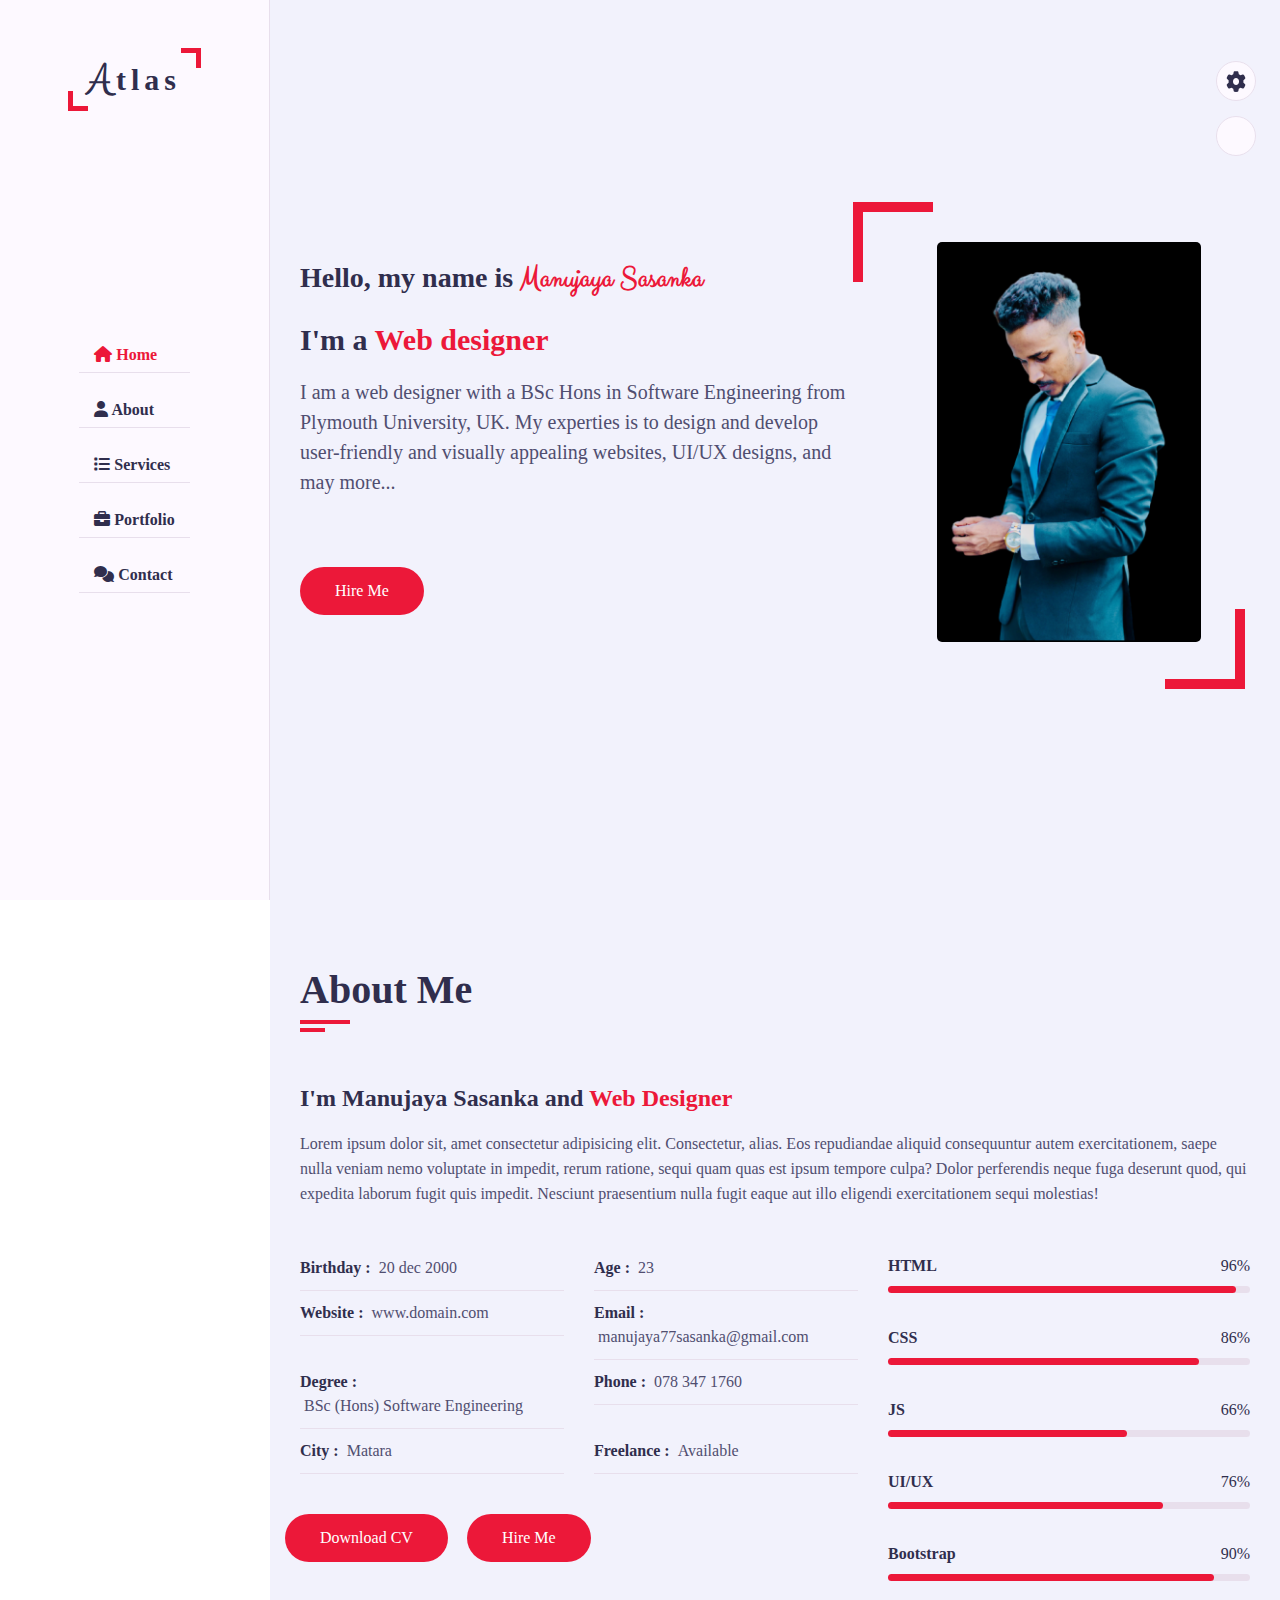
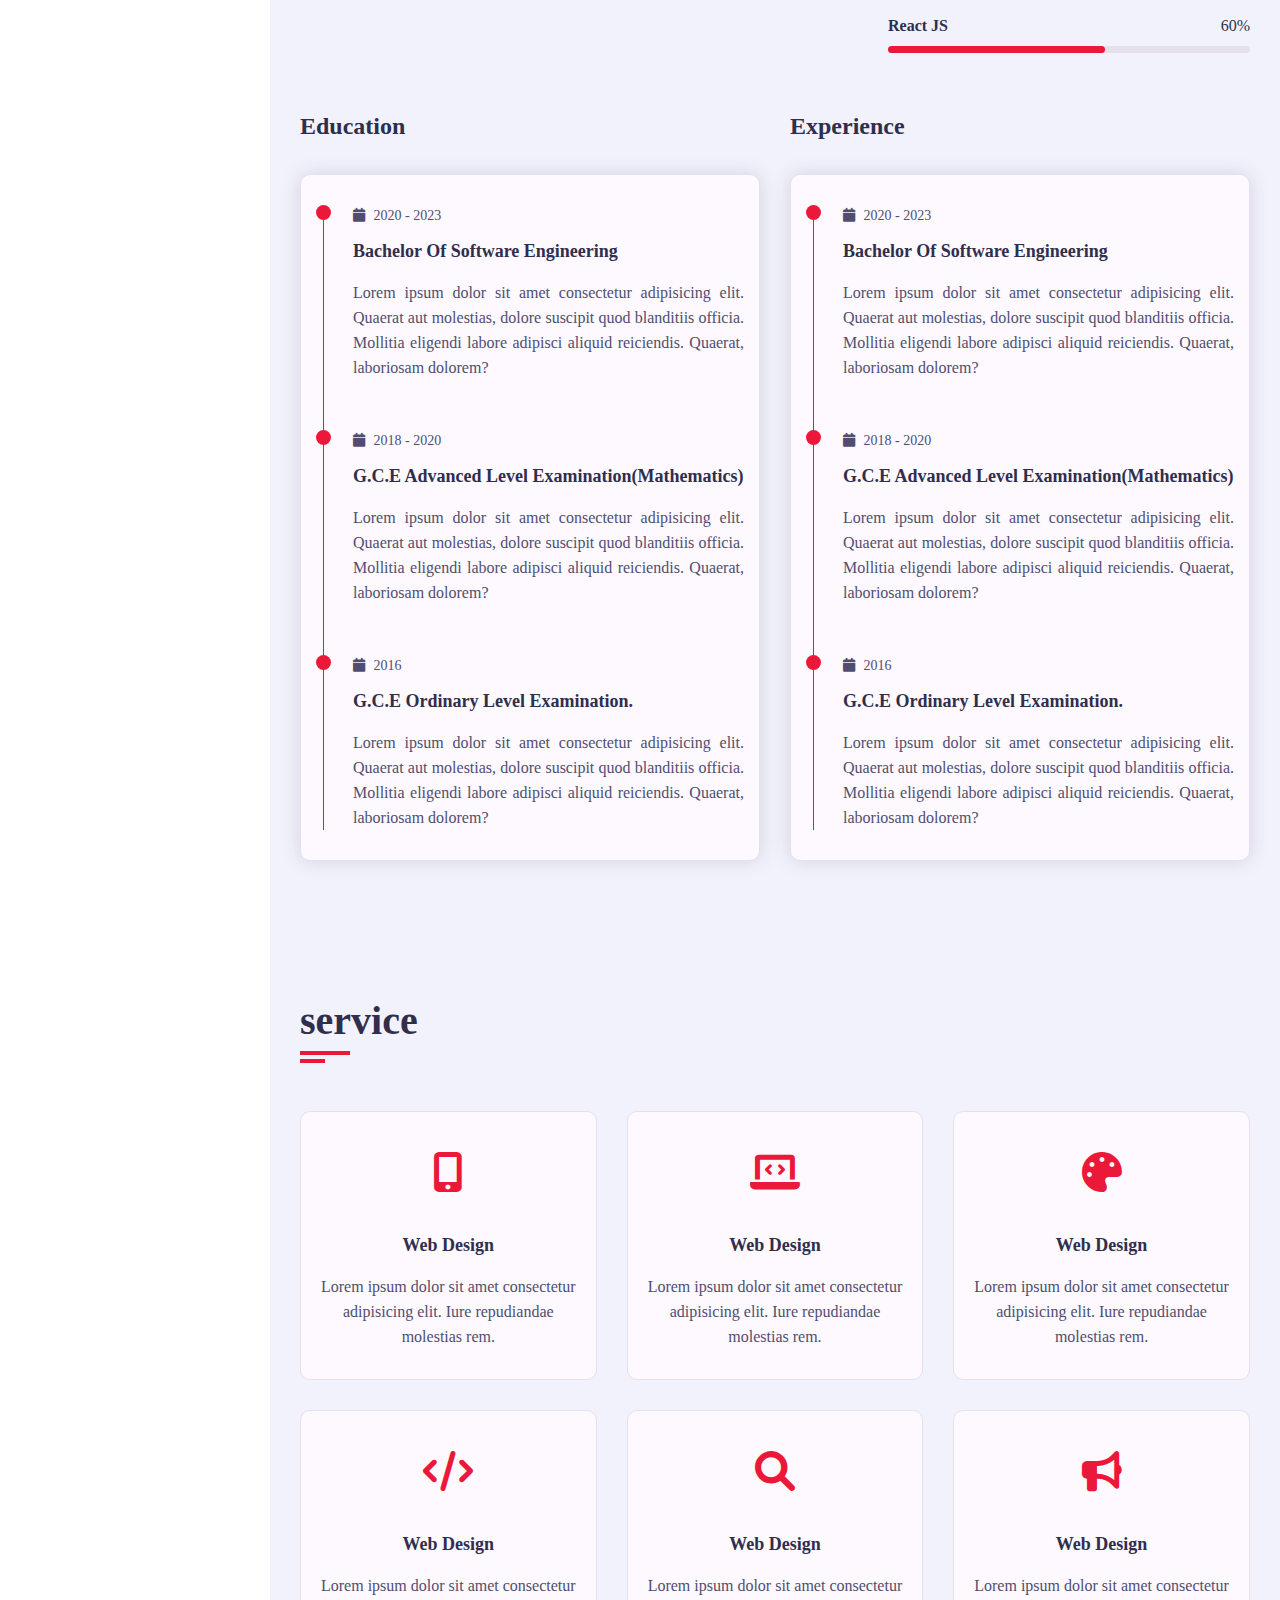
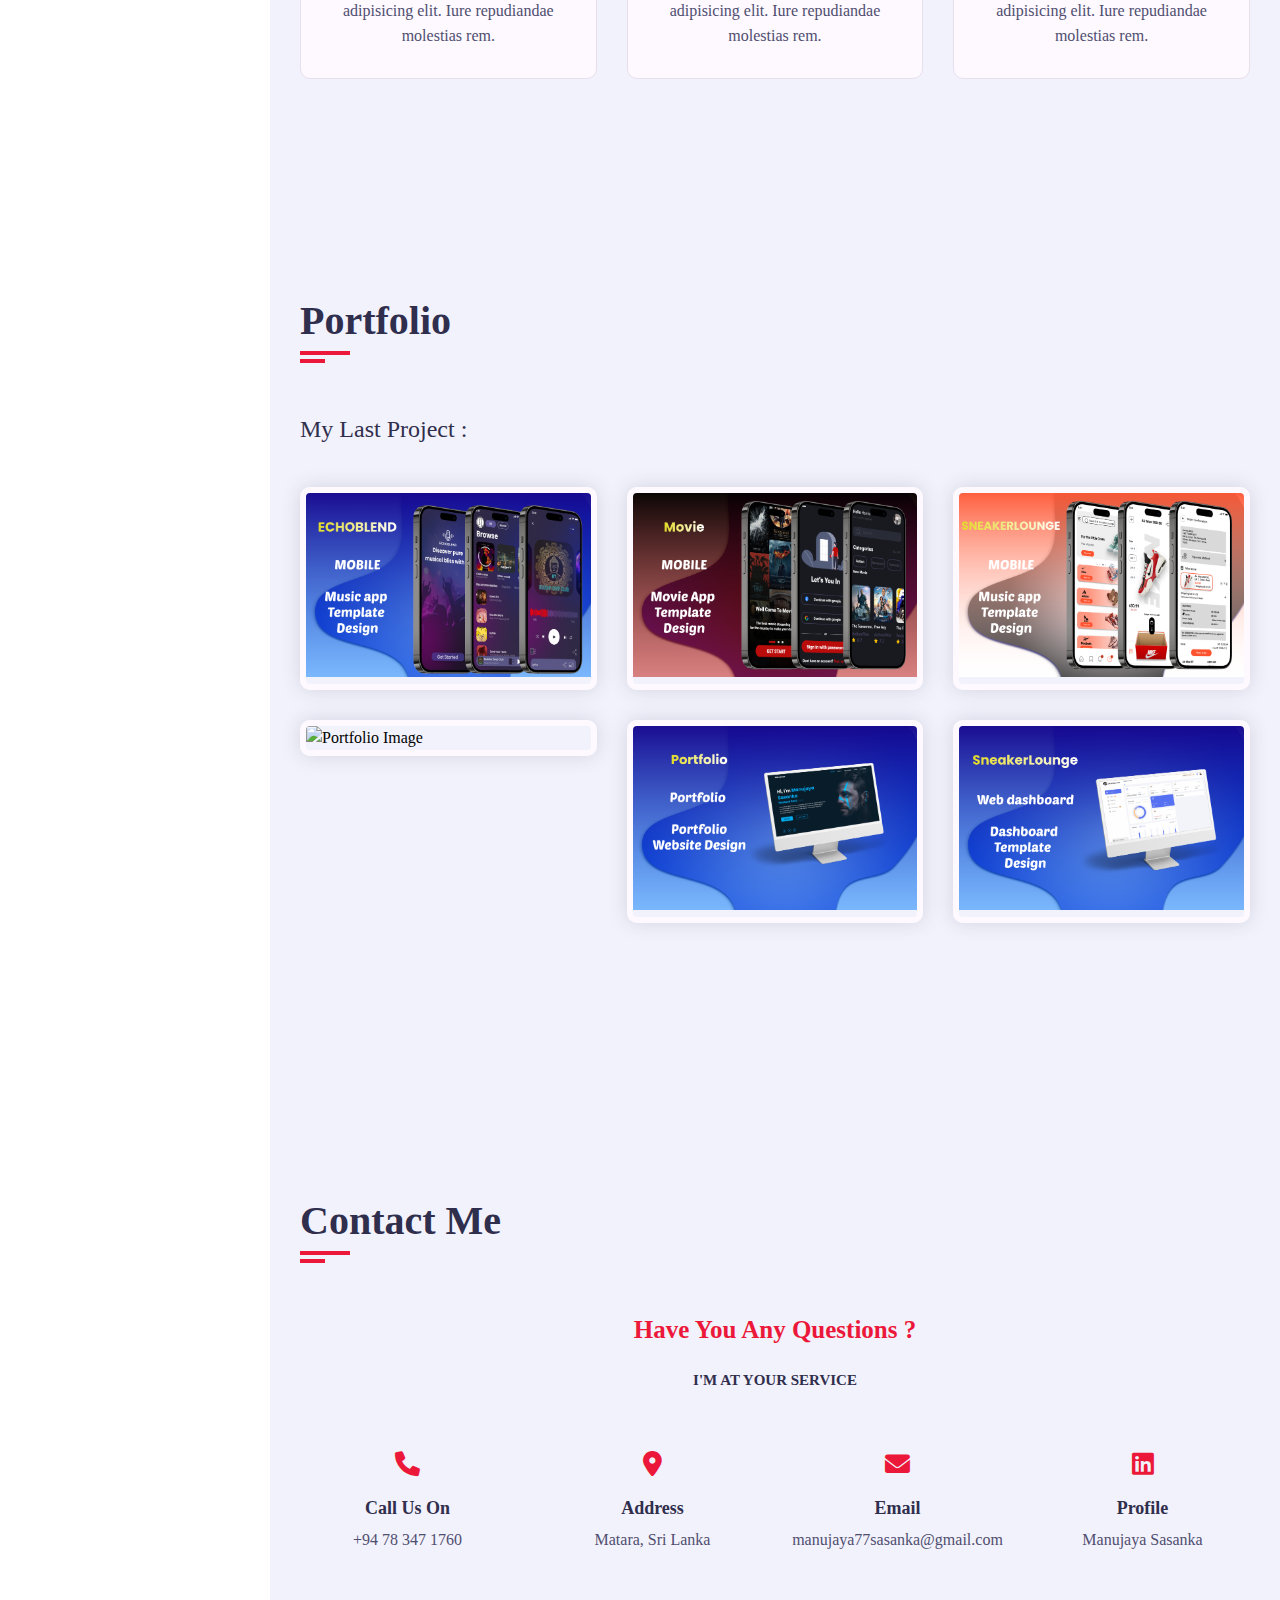
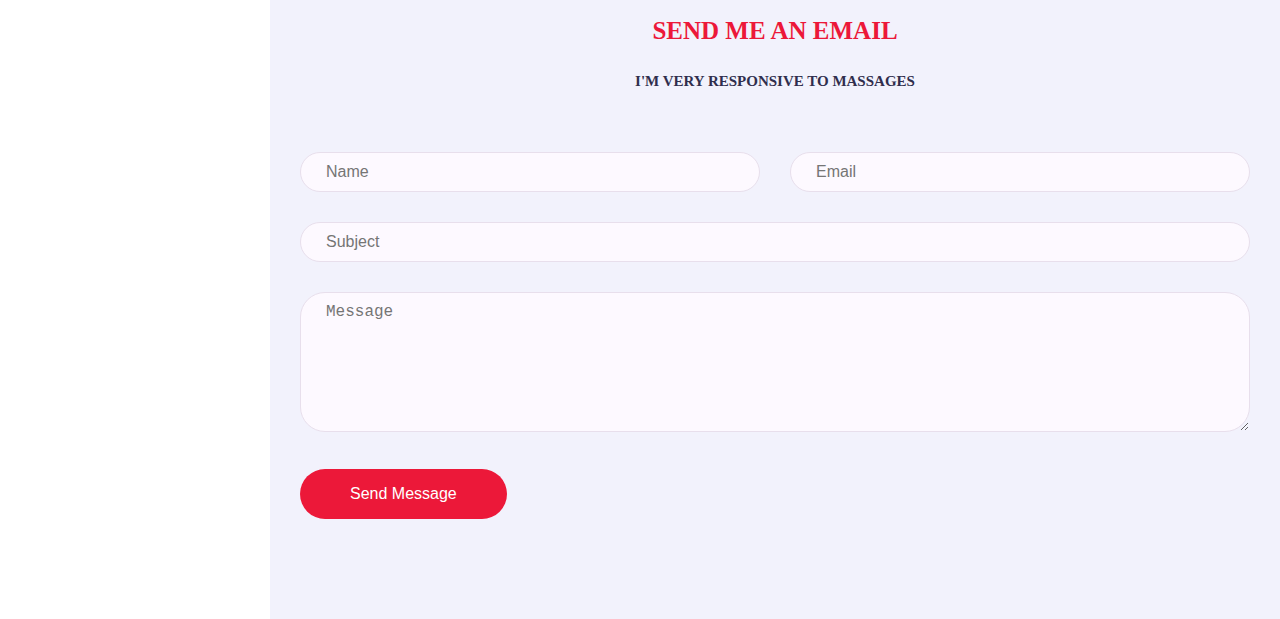
==== index.html @ a646d7a7 "Added style-switcher CSS files and Added js files for typing animation and style-switcher" ====
<!DOCTYPE html>
<html lang="en">
<head>
    <meta charset="UTF-8">
    <meta http-equiv="X-UA-Compatible" content="IE=edge">
    <meta name="viewport" content="width=device-width, initial-scale=1.0">
    <title>Document</title>
    <!-- ==== CSS Files ==== -->
     <link rel="stylesheet" href="css/style.css">
     <link rel="stylesheet" href="css/skins/color-1.css">
     <link rel="stylesheet" href="https://cdnjs.cloudflare.com/ajax/libs/font-awesome/6.6.0/css/all.min.css">
     <link rel="stylesheet" href="https://cdnjs.cloudflare.com/ajax/libs/font-awesome/6.0.0-beta3/css/all.min.css">
     <!-- ==== Style Switcher ==== -->
     <link rel="stylesheet" href="css/skins/color-1.css" class= "alternate-style" title="color-1" disabled>
     <link rel="stylesheet" href="css/skins/color-2.css" class= "alternate-style" title="color-2" disabled>
     <link rel="stylesheet" href="css/skins/color-3.css" class= "alternate-style" title="color-3" disabled>
     <link rel="stylesheet" href="css/skins/color-4.css" class= "alternate-style" title="color-4" disabled>
     <link rel="stylesheet" href="css/skins/color-5.css" class= "alternate-style" title="color-5" disabled>
     <link rel="stylesheet" href="css/style-switcher.css">

</head>
<body>
    <!-- ==== Main container start -->
    <div class="main-container">
        <!-- ==== Aside Start -->
        <div class="aside">
            <div class="logo">
                <a href="#"><span>A</span>tlas</a>
            </div>
            <div class="nav-toggler">
                <span></span>
            </div>
            <ul class="nav">
                <li><a href="#home" class="active"><i class="fa fa-home"></i> Home</a></li>
                <li><a href="#about"><i class="fa fa-user"></i> About</a></li>
                <li><a href="#service"><i class="fa fa-list"></i> Services</a></li>
                <li><a href="#portfolio"><i class="fa fa-briefcase"></i> Portfolio</a></li>
                <li><a href="#contact"><i class="fa fa-comments"></i> Contact</a></li>
            </ul>
        </div>
        <!-- ==== Aside End -->

        <!-- ==== Main content start -->
        <div class="main-content">
            <!-- ==== Home section Start -->
            <section class="home section" id="home">
                <div class="container">
                    <div class="row">
                        <div class="home-info padd-15">
                            <h3 class="hello">Hello, my name is <span class="name">Manujaya Sasanka</span></h3>
                            <h3 class="my-profession">I'm a <span class="typing">Web designer</span></h3>
                            <p>I am a web designer with a BSc Hons in Software Engineering from Plymouth University, UK. My experties is to
                                design and develop user-friendly and visually appealing websites, UI/UX designs, and may more...</p>
                            <a href="#contact" class="btn hire-me">Hire Me</a>
                        </div>
                        <div class="home-img padd-15">
                            <img src="images/hero.png" alt="hero">
                        </div>
                    </div>
                </div>
            </section>
            <!-- ==== Home section End -->

            <!-- ==== About section Start -->
            <section class="about section" id="about">
                <div class="container">
                    <div class="row">
                        <div class="section-title padd-15">
                            <h2>About Me</h2>
                        </div>
                    </div>

                    <div class="row">
                        <div class="about-content padd-15">
                            <div class="row">
                                <div class="about-text padd-15">
                                    <h3>I'm Manujaya Sasanka and <span>Web Designer</span></h3>
                                    <p>Lorem ipsum dolor sit, amet consectetur adipisicing elit. Consectetur, alias. Eos repudiandae aliquid consequuntur autem exercitationem, saepe nulla veniam nemo voluptate in impedit, rerum ratione, sequi quam quas est ipsum tempore culpa? Dolor perferendis neque fuga deserunt quod, qui expedita laborum fugit quis impedit. Nesciunt praesentium nulla fugit eaque aut illo eligendi exercitationem sequi molestias!</p>
                                </div>
                            </div>

                            <div class="row">
                                <div class="personal-info padd-15">
                                    <div class="row">
                                        <div class="info-item padd-15">
                                            <p>Birthday : <span>20 dec 2000</span></p>
                                        </div>
                                        <div class="info-item padd-15">
                                            <p>Age : <span>23</span></p>
                                        </div>
                                        <div class="info-item padd-15">
                                            <p>Website : <span>www.domain.com</span></p>
                                        </div>
                                        <div class="info-item padd-15">
                                            <p>Email : <span>manujaya77sasanka@gmail.com</span></p>
                                        </div>
                                        <div class="info-item padd-15">
                                            <p>Degree : <span>BSc (Hons) Software Engineering</span></p>
                                        </div>
                                        <div class="info-item padd-15">
                                            <p>Phone : <span>078 347 1760</span></p>
                                        </div>
                                        <div class="info-item padd-15">
                                            <p>City : <span>Matara</span></p>
                                        </div>
                                        <div class="info-item padd-15">
                                            <p>Freelance : <span>Available</span></p>
                                        </div>

                                        <div class="row">
                                            <div class="buttons padd-15">
                                                <a href="#" class="btn">Download CV</a>
                                                <a href="#contact" class="btn hire-me">Hire Me</a>
                                            </div>
                                        </div>
                                    </div>
                                </div>

                                <div class="skills padd-15">
                                    <div class="row">
                                        <div class="skill-item padd-15">
                                            <h5>HTML</h5>
                                            <div class="progress">
                                                <div class="progress-in" style="width: 96%;"></div>
                                                <div class="skill-percent">96%</div>
                                            </div>
                                        </div>
                                        <div class="skill-item padd-15">
                                            <h5>CSS</h5>
                                            <div class="progress">
                                                <div class="progress-in" style="width: 86%;"></div>
                                                <div class="skill-percent">86%</div>
                                            </div>
                                        </div>
                                        <div class="skill-item padd-15">
                                            <h5>JS</h5>
                                            <div class="progress">
                                                <div class="progress-in" style="width: 66%;"></div>
                                                <div class="skill-percent">66%</div>
                                            </div>
                                        </div>
                                        <div class="skill-item padd-15">
                                            <h5>UI/UX</h5>
                                            <div class="progress">
                                                <div class="progress-in" style="width: 76%;"></div>
                                                <div class="skill-percent">76%</div>
                                            </div>
                                        </div>
                                        <div class="skill-item padd-15">
                                            <h5>Bootstrap</h5>
                                            <div class="progress">
                                                <div class="progress-in" style="width: 90%;"></div>
                                                <div class="skill-percent">90%</div>
                                            </div>
                                        </div>
                                        <div class="skill-item padd-15">
                                            <h5>React JS</h5>
                                            <div class="progress">
                                                <div class="progress-in" style="width: 60%;"></div>
                                                <div class="skill-percent">60%</div>
                                            </div>
                                        </div>
                                    </div>
                                </div>
                            </div>

                            <div class="row">
                                <div class="education padd-15">
                                    <h3 class="title">Education</h3>
                                    <div class="row">
                                        <div class="timeline-box padd-15">
                                            <div class="timeline shadow-dark">
                                                <!-- ==== Timeline item ==== -->
                                                 <div class="timeline-item">
                                                    <div class="circle-dot"></div>
                                                    <h3 class="timeline-date">
                                                        <i class="fa fa-calendar"></i> 2020 - 2023
                                                    </h3>
                                                    <h4 class="timeline-title">Bachelor of Software Engineering</h4>
                                                    <p class="timeline-text">Lorem ipsum dolor sit amet consectetur adipisicing elit. Quaerat aut molestias, dolore suscipit quod blanditiis officia. Mollitia eligendi labore adipisci aliquid reiciendis. Quaerat, laboriosam dolorem?</p>
                                                 </div>

                                                 <div class="timeline-item">
                                                    <div class="circle-dot"></div>
                                                    <h3 class="timeline-date">
                                                        <i class="fa fa-calendar"></i> 2018 - 2020
                                                    </h3>
                                                    <h4 class="timeline-title">G.C.E Advanced Level Examination(Mathematics)</h4>
                                                    <p class="timeline-text">Lorem ipsum dolor sit amet consectetur adipisicing elit. Quaerat aut molestias, dolore suscipit quod blanditiis officia. Mollitia eligendi labore adipisci aliquid reiciendis. Quaerat, laboriosam dolorem?</p>
                                                 </div>

                                                 <div class="timeline-item">
                                                    <div class="circle-dot"></div>
                                                    <h3 class="timeline-date">
                                                        <i class="fa fa-calendar"></i> 2016
                                                    </h3>
                                                    <h4 class="timeline-title">G.C.E Ordinary Level Examination.</h4>
                                                    <p class="timeline-text">Lorem ipsum dolor sit amet consectetur adipisicing elit. Quaerat aut molestias, dolore suscipit quod blanditiis officia. Mollitia eligendi labore adipisci aliquid reiciendis. Quaerat, laboriosam dolorem?</p>
                                                 </div>
                                            </div>
                                        </div>
                                    </div>
                                </div>
                                <div class="experience padd-15">
                                    <h3 class="title">Experience</h3>
                                    <div class="row">
                                        <div class="timeline-box padd-15">
                                            <div class="timeline shadow-dark">
                                                <!-- ==== Timeline item ==== -->
                                                 <div class="timeline-item">
                                                    <div class="circle-dot"></div>
                                                    <h3 class="timeline-date">
                                                        <i class="fa fa-calendar"></i> 2020 - 2023
                                                    </h3>
                                                    <h4 class="timeline-title">Bachelor of Software Engineering</h4>
                                                    <p class="timeline-text">Lorem ipsum dolor sit amet consectetur adipisicing elit. Quaerat aut molestias, dolore suscipit quod blanditiis officia. Mollitia eligendi labore adipisci aliquid reiciendis. Quaerat, laboriosam dolorem?</p>
                                                 </div>

                                                 <div class="timeline-item">
                                                    <div class="circle-dot"></div>
                                                    <h3 class="timeline-date">
                                                        <i class="fa fa-calendar"></i> 2018 - 2020
                                                    </h3>
                                                    <h4 class="timeline-title">G.C.E Advanced Level Examination(Mathematics)</h4>
                                                    <p class="timeline-text">Lorem ipsum dolor sit amet consectetur adipisicing elit. Quaerat aut molestias, dolore suscipit quod blanditiis officia. Mollitia eligendi labore adipisci aliquid reiciendis. Quaerat, laboriosam dolorem?</p>
                                                 </div>

                                                 <div class="timeline-item">
                                                    <div class="circle-dot"></div>
                                                    <h3 class="timeline-date">
                                                        <i class="fa fa-calendar"></i> 2016
                                                    </h3>
                                                    <h4 class="timeline-title">G.C.E Ordinary Level Examination.</h4>
                                                    <p class="timeline-text">Lorem ipsum dolor sit amet consectetur adipisicing elit. Quaerat aut molestias, dolore suscipit quod blanditiis officia. Mollitia eligendi labore adipisci aliquid reiciendis. Quaerat, laboriosam dolorem?</p>
                                                 </div>
                                            </div>
                                        </div>
                                    </div>
                                </div>
                            </div>
                        </div>
                    </div>
                </div>
            </section>
            <!-- ==== About section End -->

            <!-- ==== Service section Start -->
             <section class="service section" id="service">
                <div class="container">
                    <div class="row">
                        <div class="section-title padd-15">
                            <h2>service</h2>
                        </div>
                    </div>
                    <div class="row">
                        <!-- ==== Service item start -->
                         <div class="service-item padd-15">
                            <div class="service-item-inner">
                                <div class="icon">
                                    <i class="fa fa-mobile-alt"></i>
                                </div>
                                <h4>Web Design</h4>
                                <p>Lorem ipsum dolor sit amet consectetur adipisicing elit. Iure repudiandae molestias rem.
                                </p>
                            </div>
                         </div>
                        <!-- ==== Service item end -->
                         <!-- ==== Service item start -->
                         <div class="service-item padd-15">
                            <div class="service-item-inner">
                                <div class="icon">
                                    <i class="fa fa-laptop-code"></i>
                                </div>
                                <h4>Web Design</h4>
                                <p>Lorem ipsum dolor sit amet consectetur adipisicing elit. Iure repudiandae molestias rem.
                                </p>
                            </div>
                         </div>
                        <!-- ==== Service item end -->
                         <!-- ==== Service item start -->
                         <div class="service-item padd-15">
                            <div class="service-item-inner">
                                <div class="icon">
                                    <i class="fa fa-palette"></i>
                                </div>
                                <h4>Web Design</h4>
                                <p>Lorem ipsum dolor sit amet consectetur adipisicing elit. Iure repudiandae molestias rem.
                                </p>
                            </div>
                         </div>
                        <!-- ==== Service item end -->
                         <!-- ==== Service item start -->
                         <div class="service-item padd-15">
                            <div class="service-item-inner">
                                <div class="icon">
                                    <i class="fa fa-code"></i>
                                </div>
                                <h4>Web Design</h4>
                                <p>Lorem ipsum dolor sit amet consectetur adipisicing elit. Iure repudiandae molestias rem.
                                </p>
                            </div>
                         </div>
                        <!-- ==== Service item end -->
                         <!-- ==== Service item start -->
                         <div class="service-item padd-15">
                            <div class="service-item-inner">
                                <div class="icon">
                                    <i class="fa fa-search"></i>
                                </div>
                                <h4>Web Design</h4>
                                <p>Lorem ipsum dolor sit amet consectetur adipisicing elit. Iure repudiandae molestias rem.
                                </p>
                            </div>
                         </div>
                        <!-- ==== Service item end -->
                         <!-- ==== Service item start -->
                         <div class="service-item padd-15">
                            <div class="service-item-inner">
                                <div class="icon">
                                    <i class="fa fa-bullhorn"></i>
                                </div>
                                <h4>Web Design</h4>
                                <p>Lorem ipsum dolor sit amet consectetur adipisicing elit. Iure repudiandae molestias rem.
                                </p>
                            </div>
                         </div>
                        <!-- ==== Service item end -->
                    </div>
                </div>
             </section>
            <!-- ==== Service section End -->

            <!-- ==== Portfolio section Start -->
            <section class="portfolio section" id="portfolio">
                <div class="container">
                    <div class="row">
                        <div class="section-title padd-15">
                            <h2>Portfolio</h2>
                        </div>
                    </div>
                    <div class="row">
                        <div class="portfolio-heading padd-15">
                            <h2>My Last Project : </h2>
                        </div>
                    </div>
                    <div class="row">
                        <!-- ==== Portfolio item Start -->
                         <div class="portfolio-item padd-15">
                            <div class="portfolio-item-inner shadow-dark">
                                <div class="portfolio-image">
                                    <img src="images/portfolio/mockup02.png" alt="Portfolio Image" width="100%">
                                </div>
                            </div>
                         </div>
                        <!-- ==== Portfolio item End -->
                         <!-- ==== Portfolio item Start -->
                         <div class="portfolio-item padd-15">
                            <div class="portfolio-item-inner shadow-dark">
                                <div class="portfolio-image">
                                    <img src="images/portfolio/mockup03.png" alt="Portfolio Image" width="100%">
                                </div>
                            </div>
                         </div>
                        <!-- ==== Portfolio item End -->
                         <!-- ==== Portfolio item Start -->
                         <div class="portfolio-item padd-15">
                            <div class="portfolio-item-inner shadow-dark">
                                <div class="portfolio-image">
                                    <img src="images/portfolio/mockup04.png" alt="Portfolio Image" width="100%">
                                </div>
                            </div>
                         </div>
                        <!-- ==== Portfolio item End ==== -->
                         <!-- ==== Portfolio item Start ==== -->
                         <div class="portfolio-item padd-15">
                            <div class="portfolio-item-inner shadow-dark">
                                <div class="portfolio-image">
                                    <img src="images/portfolio/mockup08.png" alt="Portfolio Image" width="100%">
                                </div>
                            </div>
                         </div>
                        <!-- ==== Portfolio item End ==== -->
                         <!-- ==== Portfolio item Start ==== -->
                         <div class="portfolio-item padd-15">
                            <div class="portfolio-item-inner shadow-dark">
                                <div class="portfolio-image">
                                    <img src="images/portfolio/mockup06.png" alt="Portfolio Image" width="100%">
                                </div>
                            </div>
                         </div>
                        <!-- ==== Portfolio item End ==== -->
                         <!-- ==== Portfolio item Start ==== -->
                         <div class="portfolio-item padd-15">
                            <div class="portfolio-item-inner shadow-dark">
                                <div class="portfolio-image">
                                    <img src="images/portfolio/mockup07.png" alt="Portfolio Image" width="100%">
                                </div>
                            </div>
                         </div>
                        <!-- ==== Portfolio item End ==== -->
                    </div>
                </div>
            </section>
            <!-- ==== Portfolio section End ==== -->

            <!-- ==== Contact section Start ==== -->
             <section class="contact section" id="contact">
                <div class="container">
                    <div class="row">
                        <div class="section-title padd-15">
                            <h2>Contact Me</h2>
                        </div>
                    </div>
                    <h3 class="contact-title padd-15">Have You Any Questions ?</h3>
                    <h2 class="contact-sub-title padd-15">I'M AT YOUR SERVICE</h2>
                    <div class="row">
                        <!-- ==== contact info item start ==== -->
                        <div class="contact-info-item padd-15">
                            <div class="icon"><i class="fa fa-phone"></i></div>
                            <h4>Call Us On</h4>
                            <p>+94 78 347 1760</p>
                        </div>
                        <!-- ==== contact info item end ==== -->
                        <!-- ==== contact info item start ==== -->
                        <div class="contact-info-item padd-15">
                            <div class="icon"><i class="fa fa-map-marker-alt"></i></div>
                            <h4>Address</h4>
                            <p>Matara, Sri Lanka</p>
                        </div>
                        <!-- ==== contact info item end ==== -->
                         <!-- ==== contact info item start ==== -->
                         <div class="contact-info-item padd-15">
                            <div class="icon"><i class="fa fa-envelope"></i></div>
                            <h4>Email</h4>
                            <p>manujaya77sasanka@gmail.com</p>
                         </div>
                        <!-- ==== contact info item end ==== -->
                         <!-- ==== contact info item start ==== -->
                         <div class="contact-info-item padd-15">
                            <div class="icon"><i class="fab fa-linkedin"></i></div>
                            <h4>Profile</h4>
                            <p>Manujaya Sasanka</p>
                         </div>
                        <!-- ==== contact info item end ==== -->
                    </div>
                    <h3 class="contact-title padd-15">SEND ME AN EMAIL</h3>
                    <h2 class="contact-sub-title padd-15">I'M VERY RESPONSIVE TO MASSAGES</h2>
                    <!-- ==== Contact Form ==== -->
                    <div class="row">
                        <div class="contact-form padd-15">
                            <div class="row">
                                <div class="form-item col-6 padd-15">
                                    <div class="form-group">
                                        <input type="text" class="form-control" placeholder="Name">
                                    </div>
                                </div>
                                <div class="form-item col-6 padd-15">
                                    <div class="form-group">
                                        <input type="email" class="form-control" placeholder="Email">
                                    </div>
                                </div>
                            </div>
                            <div class="row">
                                <div class="form-item col-12 padd-15">
                                    <div class="form-group">
                                        <input type="text" class="form-control" placeholder="Subject">
                                    </div>
                                </div>
                            </div>
                            <div class="row">
                                <div class="form-item col-12 padd-15">
                                    <div class="form-group">
                                        <textarea name="" class="form-control" id="" placeholder="Message"></textarea>
                                    </div>
                                </div>
                            </div>
                            <div class="row">
                                <div class="form-item col-12 padd-15">
                                    <button type="submit" class="btn">Send Message</button>
                                </div>
                            </div>
                        </div>
                    </div>
                </div>
             </section>
            <!-- ==== Contact section end ==== -->
        </div>
        <!-- ==== Main content end ==== -->
    </div>
    <!-- ==== Main container end ==== -->
    
    <!-- ==== style switcher start ==== -->
     <div class="style-switcher">
        <div class="style-switcher-toggler s-icon">
            <i class="fas fa-cog fa-spin"></i>
        </div>
        <div class="day-night s-icon">
            <i class="fas "></i>
        </div>
        <h4>Theme Colors</h4>
        <div class="colors">
            <span class="color-1" onclick="setActiveStyle('color-1')"></span>
            <span class="color-2" onclick="setActiveStyle('color-2')"></span>
            <span class="color-3" onclick="setActiveStyle('color-3')"></span>
            <span class="color-4" onclick="setActiveStyle('color-4')"></span>
            <span class="color-5" onclick="setActiveStyle('color-5')"></span>
        </div>
     </div>
    <!-- ==== style switcher end ==== -->

    <!-- ==== JS Files ==== -->
    <script src="https://cdnjs.cloudflare.com/ajax/libs/typed.js/2.1.0/typed.umd.js" integrity="sha512-+2pW8xXU/rNr7VS+H62aqapfRpqFwnSQh9ap6THjsm41AxgA0MhFRtfrABS+Lx2KHJn82UOrnBKhjZOXpom2LQ==" crossorigin="anonymous" referrerpolicy="no-referrer"></script>
     <script src="js/script.js"></script>
     <script src="js/style-switcher.js"></script>
</body>
</html>
---- css/style.css ----
@import url('https://fonts.googleapis.com/css2?family=Clicker+Script&family=Poppins:wght@200;300;400;500;600;700&display=swap');

:root {
    --bg-black-900: #f2f2fc;
    --bg-black-100: #fdf9ff;
    --bg-black-50: #e8dfec;
    --text-black-900: #302e4d;
    --text-black-700: #504e70;
}

body {
    line-height: 1.5;
    font-size: 16px;
    font-family: 'poppins' sans-serif;
}

* {
    margin: 0;
    padding: 0;
    outline: none;
    text-decoration: none;
    box-sizing: border-box;
}

::before,::after {
    box-sizing: border-box;
}

ul {
    list-style: none;
}

.section {
    background: var(--bg-black-900);
    min-height: 100vh;
    display: block;
    padding: 0 30px;
    opacity: 1;
}

.hidden {
    display: none !important;
}

.main-content {
    padding-left: 270px;
}

.padd-15 {
    padding-left: 15px;
    padding-right: 15px;
}

.container {
    max-width: 1100px;
    width: 100%;
    margin: auto;
}

.section .container {
    padding-top: 60px;
    padding-bottom: 70px;
}

.section-title {
    flex: 0 0 100%;
    max-width: 100%;
    margin-bottom: 60px;
}

.section-title h2 {
    font-size: 40px;
    color: var(--text-black-900);
    font-weight: 700;
    position: relative;
}

.section-title h2::before {
    content: "";
    height: 4px;
    width: 50px;
    background: var(--skin-color);
    position: absolute;
    top: 100%;
    left: 0;
}
.section-title h2::after {
    content: "";
    height: 4px;
    width: 25px;
    background: var(--skin-color);
    position: absolute;
    top: 100%;
    left: 0;
    margin-top: 8px;
}

.row {
    display: flex;
    flex-wrap: wrap;
    margin-left: -15px;
    margin-right: -15px;
    position: relative;
}

.btn {
    font-size: 16px;
    font-weight: 500;
    padding: 12px 35px;
    color: white;
    border-radius: 40px;
    display: inline-block;
    white-space: nowrap;
    border: none;
    background: var(--skin-color);
    transition: all 0.3s ease;
}

.btn:hover {
    transform: scale(1.05);
}

.shadow-dark {
    box-shadow: 0 0 20px rgba(48, 46, 77, 0.15);
}

/* aside */
.aside {
    width: 270px;
    background: var(--bg-black-100);
    position: fixed;
    left: 0;
    top: 0;
    padding: 30px;
    height: 100%;
    border-right: 1px solid var(--bg-black-50);
    display: flex;
    justify-content: center;
    align-items: center;
    z-index: 10;
}

.aside .logo {
    position: absolute;
    top: 50px;
    font-size: 30px;
    text-transform: capitalize;
}

.aside .logo a {
    color: var(--text-black-900);
    font-weight: 700;
    padding: 15px 20px;
    font-size: 30px;
    letter-spacing: 5px;
    position: relative;
}

.aside .logo a span {
    font-family: 'Clicker Script', cursive;
    font-size: 40px;
}

.aside .logo a::before {
    content: '';
    position: absolute;
    width: 20px;
    height: 20px;
    border-bottom: 5px solid var(--skin-color);
    border-left: 5px solid var(--skin-color);
    bottom: 0;
    left: 0;
}
.aside .logo a::after {
    content: '';
    position: absolute;
    width: 20px;
    height: 20px;
    border-top: 5px solid var(--skin-color);
    border-right: 5px solid var(--skin-color);
    top: 0;
    right: 0;
}

.aside .nav-toggler {
    height: 40px;
    width: 45px;
    border: 1px solid var(--bg-black-50);
    cursor: pointer;
    position: fixed;
    left: 300px;
    top: 20px;
    border-radius: 5px;
    background: var(--bg-black-100);
    display: none;
    align-items: center;
    justify-content: center;
}

.aside .nav-toggler span {
    height: 2px;
    width: 18px;
    background: var(--skin-color);
    display: inline-block;
    position: relative;
}

.aside .nav-toggler span::before {
    content: '';
    height: 2px;
    width: 18px;
    background: var(--skin-color);
    position: absolute;
    top: -6px;
    left: 0;
}
.aside .nav-toggler span::after {
    content: '';
    height: 2px;
    width: 18px;
    background: var(--skin-color);
    position: absolute;
    top: 6px;
    left: 0;
}

.aside .nav {
    margin-top: 50px;
}

.aside .nav li {
    margin-bottom: 20px;
    display: block;
}

.aside .nav li a {
    font-size: 16px;
    font-weight: 600;
    display: block;
    border-bottom: 1px solid var(--bg-black-50);
    color: var(--text-black-900);
    padding: 5px 15px;
}

.aside .nav li a.active {
    color: var(--skin-color);
}

.aside .nav ali a i {
    margin-right: 15px;
}

/* home */

.home {
    min-height: 100vh;
    display: flex;
    color: var(--text-black-900);
}

.home .home-info {
    flex: 0 0 60%;
    max-width: 60%;
}

h3.hello {
    font-size: 28px;
    margin: 15px 0;
}

h3.hello span {
    font-family: 'Clicker Script' , cursive;
    font-size: 30px;
    font-weight: 700;
    color: var(--skin-color);
}

h3.my-profession {
    font-size: 30px;
    margin: 15px 0;
}

.typing {
    color: var(--skin-color);
}

.home-info p {
    margin-bottom: 70px;
    font-size: 20px;
    color: var(--text-black-700);
}

.home .home-img {
    flex: 0 0 40%;
    max-width: 40%;
    text-align: center;
    position: relative;
}

.home-img::after {
    content: '';
    position: absolute;
    height: 80px;
    width: 80px;
    border-bottom: 10px solid var(--skin-color);
    border-right: 10px solid var(--skin-color);
    right: 20px;
    bottom: -40px;
}
.home-img::before {
    content: '';
    position: absolute;
    height: 80px;
    width: 80px;
    border-top: 10px solid var(--skin-color);
    border-left: 10px solid var(--skin-color);
    left: -20px;
    top: -40px;
}

.home .home-img img {
    margin: auto;
    border-radius: 5px;
    height: 400px;
}

/* About */

.about .about-content {
    flex: 0 0 100%;
    max-width: 100%;
}

.about .about-content .about-text {
    flex: 0 0 100%;
    max-width: 100%;
}

.about .about-content .about-text h3 {
    font-size: 24px;
    margin-bottom: 15px;
    font-weight: 700;
    color: var(--text-black-900);
}

.about .about-content .about-text h3 span {
    color: var(--skin-color);
}

.about .about-content .about-text p {
    font-size: 16px;
    line-height: 25px;
    color: var(--text-black-700);
}

.about .about-content .personal-info {
    flex: 0 0 60%;
    max-width: 60%;
    margin-top: 40px;
}

.about .about-content .personal-info .info-item {
    flex: 0 0 50%;
    max-width: 50%;
}

.about .about-content .personal-info .info-item p {
    font-weight: 600;
    padding: 10px 0;
    font-size: 16px;
    color: var(--text-black-900);
    border-bottom: 1px solid var(--bg-black-50);
}

.about .about-content .personal-info .info-item p span {
    font-weight: 400;
    color: var(--text-black-700);
    margin-left: 4px;
    display: inline-block;
}

.about .about-content .personal-info .buttons {
    margin-top: 30px;
}

.about .about-content .personal-info .buttons .btn {
    margin-right: 15px;
    margin-top: 10px;
}

.about .about-content .skills {
    flex: 0 0 40%;
    max-width: 40%;
    margin-top: 40px;
}

.about .about-content .skills .skill-item {
    flex: 0 0 100%;
    max-width: 100%;
}

.about .about-content .skills .skill-item h5 {
    line-height: 40px;
    font-weight: 600;
    font-size: 16px;
    color: var(--text-black-900);
    text-transform: capitalize;
}

.about .about-content .skills .skill-item .progress {
    background-color: var(--bg-black-50);
    height: 7px;
    border-radius: 4px;
    width: 100%;
    position: relative;
}

.about .about-content .skills .skill-item {
    margin-bottom: 25px;
}

.about .about-content .skills .skill-item .progress .progress-in {
    position: absolute;
    left: 0;
    top: 0;
    height: 100%;
    border-radius: 4px;
    background-color: var(--skin-color);
}

.about .about-content .skills .skill-item .skill-percent {
    position: absolute;
    right: 0;
    color: var(--text-black-900);
    top: -40px;
    font-weight: 400;
    line-height: 40px;
}

.about .about-content .education,
.about .about-content .experience {
    flex: 0 0 50%;
    max-width: 50%;
    margin-top: 30px;
}

.about .about-content h3.title {
    font-size: 24px;
    margin-bottom: 30px;
    font-weight: 700;
    color: var(--text-black-900);
}

.about .about-content .timeline-box {
    flex: 0 0 100%;
    max-width: 100%;
}

.about .about-content .timeline {
    background-color: var(--bg-black-100);
    padding: 30px 15px;
    border: 1px solid var(--bg-black-50);
    border-radius: 10px;
    width: 100%;
    position: relative;
}

.about .about-content .timeline .timeline-item {
    position: relative;
    padding-left: 37px;
    padding-bottom: 50px;
}

.about .about-content .timeline .timeline-item:last-child {
    padding-bottom: 0;
}

.about .about-content .timeline .timeline-item::before {
    content: '';
    width: 1px;
    position: absolute;
    height: 100%;
    left: 7px;
    top: 0;
    background-color: var(--skin-color);
}

.about .about-content .timeline .circle-dot {
    position: absolute;
    left: 0;
    top: 0;
    height: 15px;
    width: 15px;
    border-radius: 50%;
    background-color: var(--skin-color);
}

.about .about-content .timeline .timeline-date {
    font-weight: 400;
    font-size: 14px;
    margin-bottom: 12px;
    color: var(--text-black-700);
}

.about .about-content .timeline .timeline-date .fa {
    margin-right: 5px;
}

.about .about-content .timeline .timeline-title {
    font-weight: 700;
    font-size: 18px;
    margin-bottom: 15px;
    text-transform: capitalize;
    color: var(--text-black-900);
}

.about .about-content .timeline .timeline-text {
    line-height: 25px;
    font-size: 16px;
    text-align: justify;
    color: var(--text-black-700);
}

/* Service */
.service .container {
    padding-bottom: 40px;
}

.service .service-item {
    margin-bottom: 30px;
    flex: 0 0 33.33%;
    max-width: 33.33%;
}

.service .service-item .service-item-inner {
    background-color: var(--bg-black-100);
    border: 1px solid var(--bg-black-50);
    border-radius: 10px;
    padding: 30px 15px;
    text-align: center;
    transition: all 0.3s ease;
}

.service .service-item .service-item-inner:hover {
    box-shadow: 0 0 20px rgba(48, 46, 77, 0.15);
}

.service .service-item .service-item-inner .icon {
    height: 60px;
    width: 60px;
    border-radius: 50%;
    display: block;
    margin: 0 auto 30px;
    text-align: center;
    transition: all 0.3s ease;
}

.service .service-item .service-item-inner .icon .fa {
    font-size: 40px;
    line-height: 60px;
    color: var(--skin-color);
    transition: all 0.3s ease;
}

.service .service-item .service-item-inner:hover .icon {
    background: var(--skin-color);
}

.service .service-item .service-item-inner:hover .icon .fa {
    font-size: 25px;
    color: #ffffff;
}

.service .service-item .service-item-inner h4 {
    font-size: 18px;
    margin-bottom: 15px;
    color: var(--text-black-900);
    font-weight: 700;
    text-transform: capitalize;
}

.service .service-item .service-item-inner p {
    font-size: 16px;
    color: var(--text-black-700);
    line-height: 25px;
}

/* Portfolio */
.portfolio .container {
    padding-bottom: 40px;
}
.portfolio .portfolio-heading {
    flex: 0 0 100%;
    max-width: 100%;
    margin-bottom: 40px;
}

.portfolio .portfolio-heading h2 {
    color: var(--text-black-900);
    font-weight: 500;
}

.portfolio .portfolio-item {
    flex: 0 0 33.33%;
    max-width: 33.33%;
    margin-bottom: 30px;
}

.portfolio .portfolio-item-inner {
    border: 6px solid var(--bg-black-100);
    border-radius: 10px;
    overflow: hidden;
    cursor: pointer;
}

.portfolio .portfolio-item-inner .portfolio-img img {
    width: 100%;
    display: block;
}

/* contact */
.contact-title {
    color: var(--skin-color);
    text-align: center;
    font-size: 25px;
    margin-bottom: 20px;
}
.contact-sub-title {
    color: var(--text-black-900);
    text-align: center;
    font-size: 15px;
    margin-bottom: 60px;
}

.contact .contact-info-item {
    flex: 0 0 25%;
    max-width: 25%;
    text-align: center;
    margin-bottom: 60px;
}

.contact .contact-info-item .icon {
    display: inline-block;
}

.contact .contact-info-item .icon .fa, .fab {
    font-size: 25px;
    color: var(--skin-color);
}

.contact .contact-info-item h4 {
    font-size: 18px;
    font-weight: 700;
    color: var(--text-black-900);
    text-transform: capitalize;
    margin: 15px 0 5px;
}

.contact .contact-info-item p {
    font-size: 16px;
    line-height: 25px;
    color: var(--text-black-700);
    font-weight: 400;
}

.contact .contact-form {
    flex: 0 0 100%;
    max-width: 100%;
}

.contact .contact-form .col-6 {
    flex:  0 0 50%;
    max-width: 50%;
}
.contact .contact-form .col-12 {
    flex:  0 0 100%;
    max-width: 100%;
}

.contact .contact-form .form-item {
    margin-bottom: 30px;
}

.contact .contact-form .form-item .form-control {
    width: 100%;
    height: 50%;
    border-radius: 25px;
    background: var(--bg-black-100);
    border: 1px solid var(--bg-black-50);
    padding: 10px 25px;
    font-size: 16px;
    color: var(--text-black-700);
    transition: all 0.3s ease;
}

.contact .contact-form .form-item .form-control:focus {
    box-shadow: 0 0 20px rgba(48, 46, 77, 0.15);
}

.contact .contact-form .form-item textarea.form-control {
    height: 140px;
}

.contact .contact-form .btn {
    height: 50px;
    padding: 0 50px;
}

/* Media quries */
@media (max-width: 1199px) {
    .aside {
        left: -270px;
    }

    .main-content {
        padding-left: 0;
    }

    .about .about-content .personal-info .info-item p span {
        display: block;
        margin-left: 0;
    }
}

@media (max-width: 991px) {
    .contact .contact-info-item,
    .portfolio .portfolio-item,
    .service .service-item {
        flex: 0 0 50%;
        max-width: 50%;
    }
    .home .home-info {
        flex: 0 0 100%;
        max-width: 100%;
    }

    .home .home-img {
        display: none;
    }
}

@media (max-width: 767px) {
    .contact .contact-form .col-6,
    .contact .contact-info-item,
    .portfolio .portfolio-item, 
    .service .service-item,
    .about .about-content .experience,
    .about .about-content .education,
    .about .about-content .skills,
    .about .about-content .personal-info {
        flex: 0 0 100%;
        max-width: 100%;
    }
}
---- css/skins/color-1.css ----
:root {
    --skin-color: #ec1839;
}
---- css/skins/color-1.css ----
:root {
    --skin-color: #ec1839;
}
---- css/skins/color-2.css ----
:root {
    --skin-color: #fa5b0f;
}
---- css/skins/color-3.css ----
:root {
    --skin-color: #37b182;
}
---- css/skins/color-4.css ----
:root {
    --skin-color: #1854b4;
}
---- css/skins/color-5.css ----
:root {
    --skin-color: #f021b2;
}
---- css/style-switcher.css ----
.style-switcher {
    position: fixed;
    right: 0;
    top: 60px;
    padding: 15px;
    width: 200px;
    border: 1px solid var(--bg-black-50);
    background: var(--bg-black-100);
    z-index: 101;
    border-radius: 5px;
    transition: all 0.3s ease;
    transform: translateX(100% );
}

.style-switcher .s-icon {
    position: absolute;
    height: 40px;
    width: 40px;
    text-align: center;
    font-size: 20px;
    background: var(--bg-black-100);
    color: var(--text-black-900);
    right: 100%;
    border: 1px solid var(--bg-black-50);
    margin-right: 25px;
    cursor: pointer;
    transition: all 0.3s ease;
    border-radius: 50%;
}

.style-switcher .s-icon i {
    line-height: 40px;
}

.style-switcher .style-switcher-toggler {
    top: 0;
}

.style-switcher .day-night {
    top: 55px;
}

.style-switcher h4 {
    margin: 0 0 10px;
    color: var(--text-black-700);
    font-size: 16px;
    font-weight: 600;
    text-transform: capitalize;
}

.style-switcher .colors {
    display: flex;
    flex-wrap: wrap;
    justify-content: space-between;
}

.style-switcher .colors span {
    display: inline-block;
    height: 30px;
    width: 30px;
    border-radius: 50%;
}
.style-switcher .color-1 {
    background: #ec1839;
}
.style-switcher .color-2 {
    background: #fa5b0f;
}
.style-switcher .color-3 {
    background: #37b182;
}
.style-switcher .color-4 {
    background: #1854b4;
}
.style-switcher .color-5 {
    background: #f021b2;
}
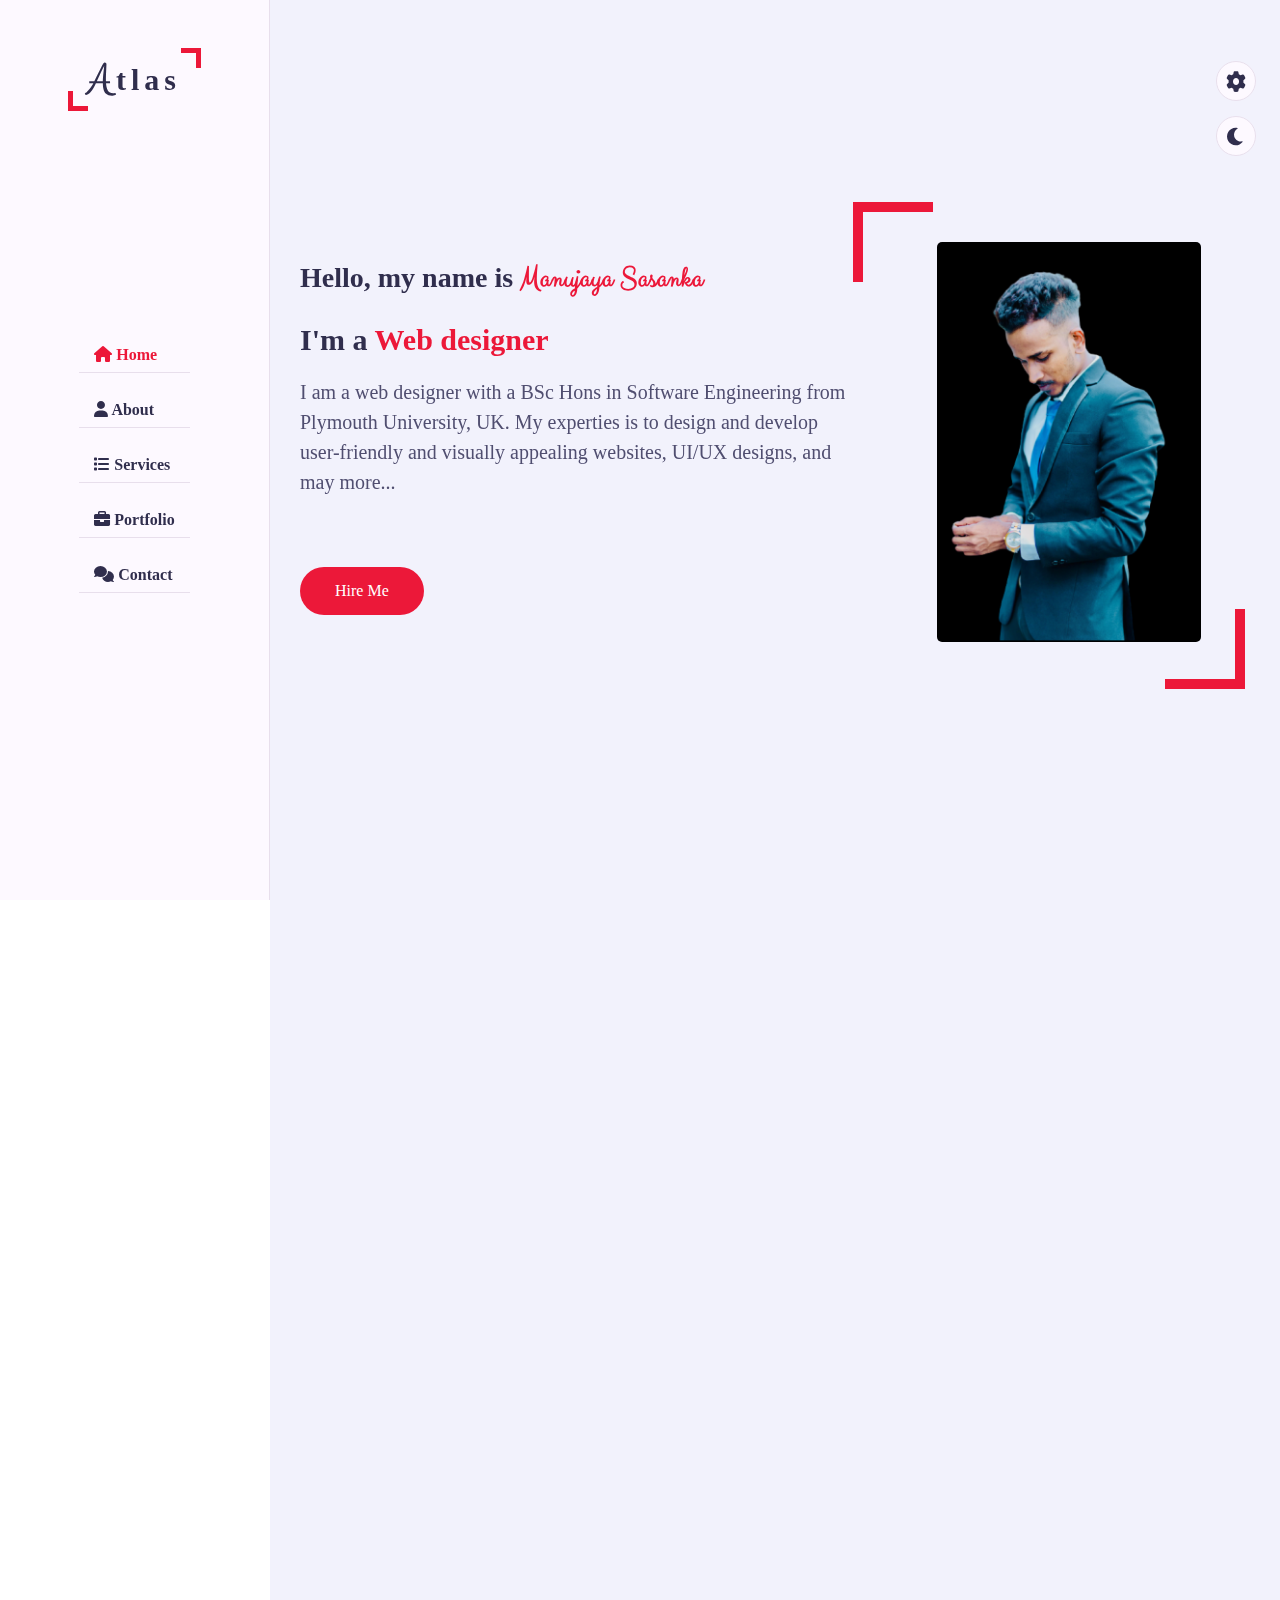
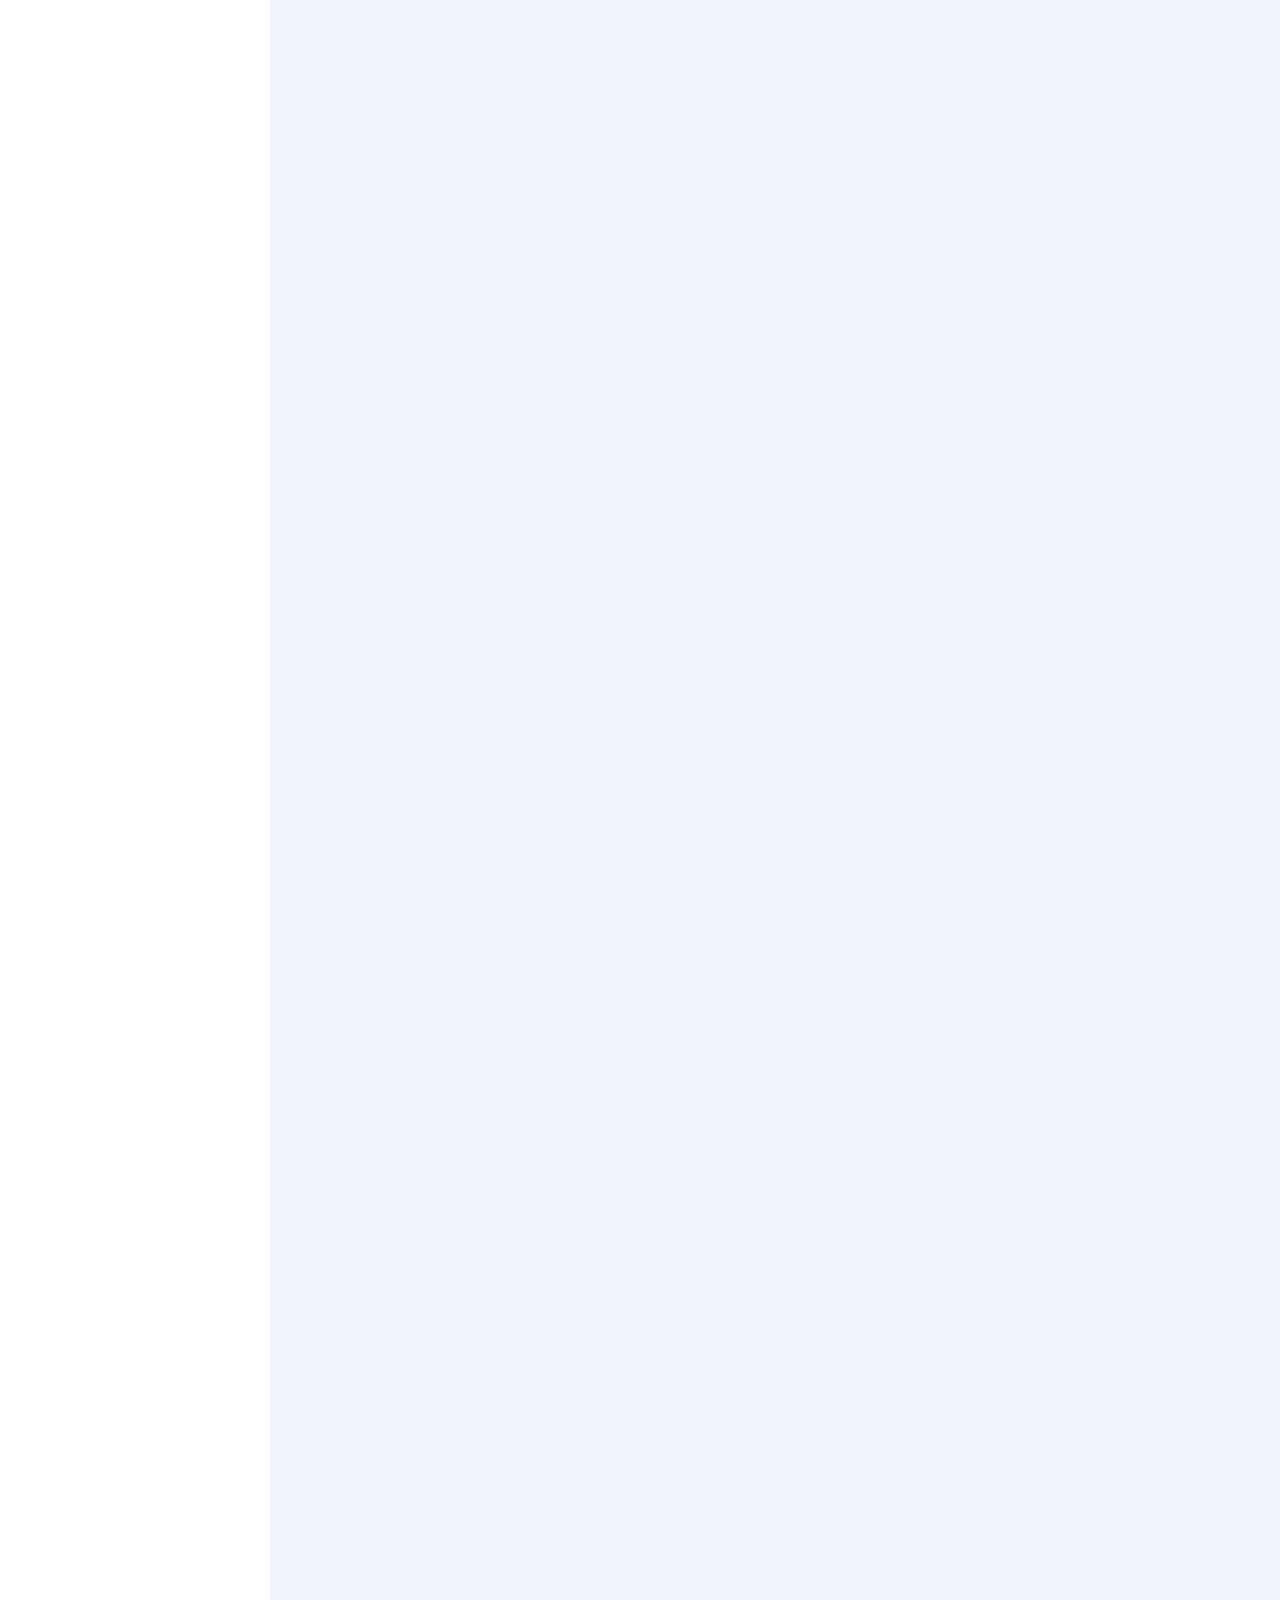
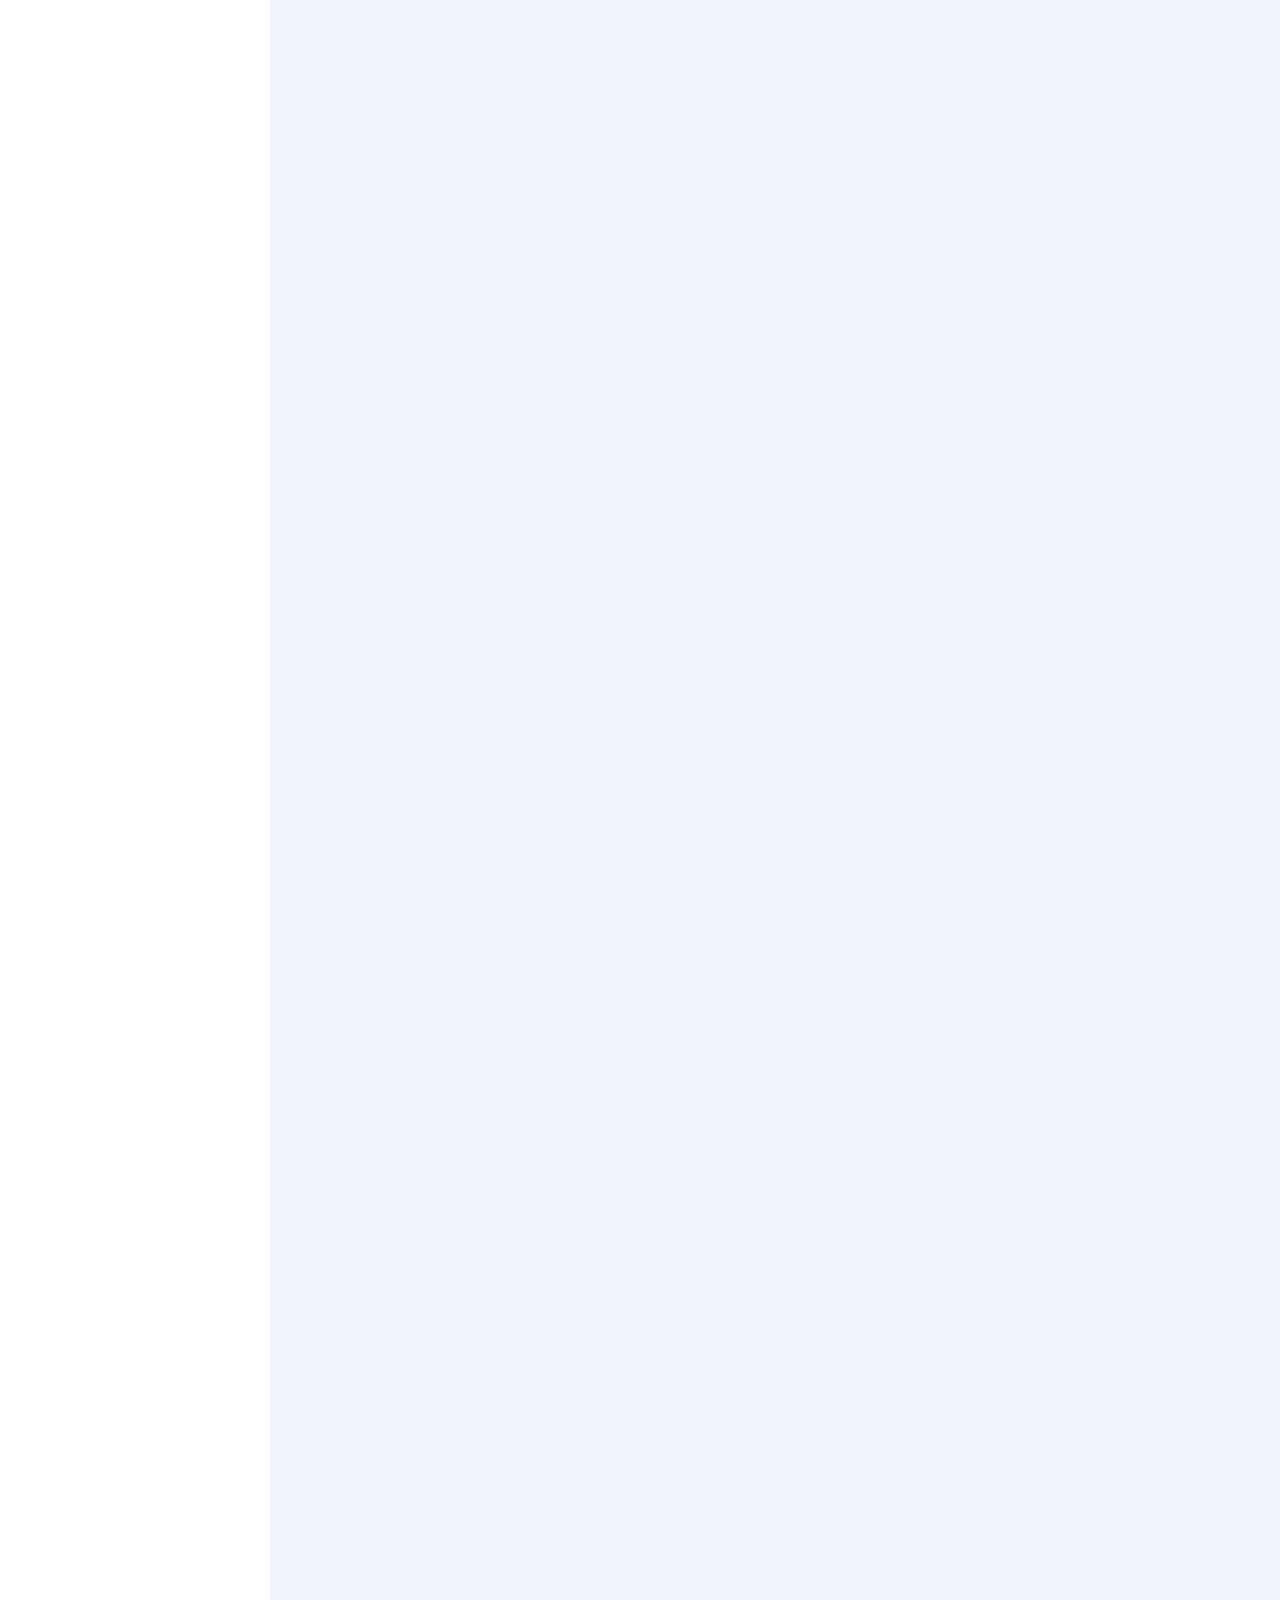
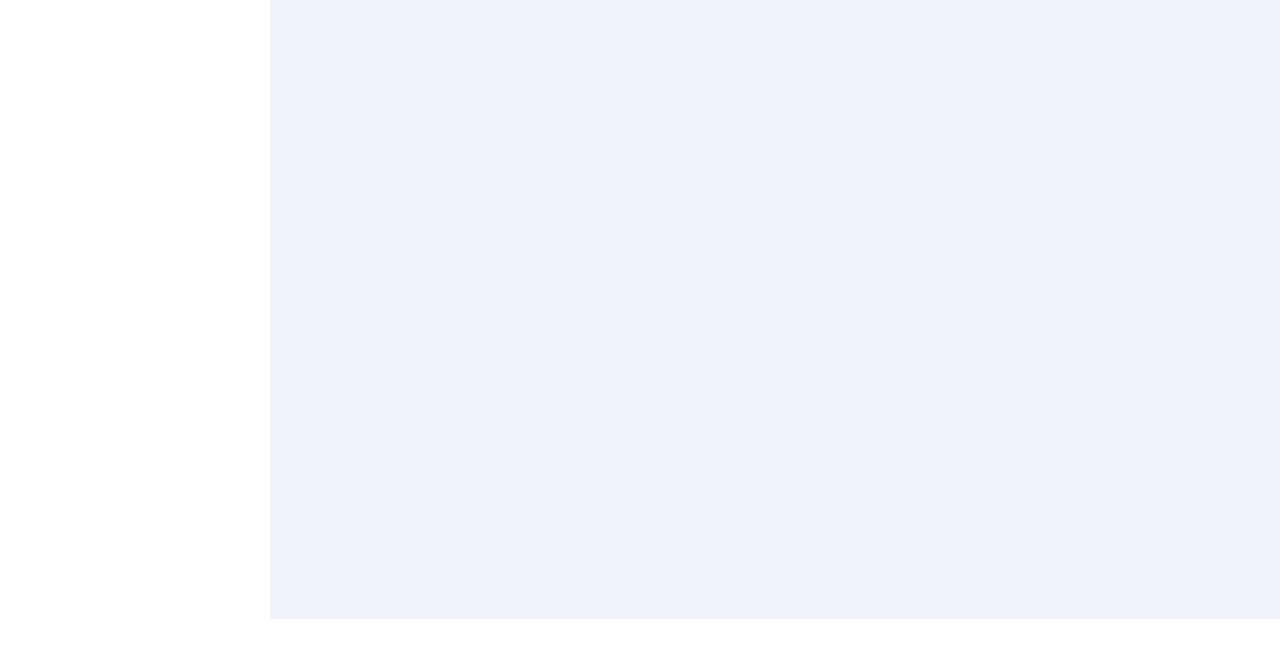
==== commit 2537464b: "Imported and added AOS animation" ====
--- a/index.html
+++ b/index.html
@@ -17,6 +17,8 @@
      <link rel="stylesheet" href="css/skins/color-4.css" class= "alternate-style" title="color-4" disabled>
      <link rel="stylesheet" href="css/skins/color-5.css" class= "alternate-style" title="color-5" disabled>
      <link rel="stylesheet" href="css/style-switcher.css">
+     <!-- ==== AOS Animation ==== -->
+     <link href="https://unpkg.com/aos@2.3.1/dist/aos.css" rel="stylesheet">
 
 </head>
 <body>
@@ -24,20 +26,20 @@
     <div class="main-container">
         <!-- ==== Aside Start -->
         <div class="aside">
-            <div class="logo">
+            <div data-aos="fade-right" data-aos-duration="2000" data-aos-delay="0" class="logo">
                 <a href="#"><span>A</span>tlas</a>
             </div>
             <div class="nav-toggler">
                 <span></span>
             </div>
             <ul class="nav">
-                <li><a href="#home" class="active"><i class="fa fa-home"></i> Home</a></li>
-                <li><a href="#about"><i class="fa fa-user"></i> About</a></li>
-                <li><a href="#service"><i class="fa fa-list"></i> Services</a></li>
-                <li><a href="#portfolio"><i class="fa fa-briefcase"></i> Portfolio</a></li>
-                <li><a href="#contact"><i class="fa fa-comments"></i> Contact</a></li>
+                <li><a data-aos="fade-right" data-aos-duration="2000" data-aos-delay="100" href="#home" class="active"><i class="fa fa-home"></i> Home</a></li>
+                <li><a data-aos="fade-right" data-aos-duration="2000" data-aos-delay="200" href="#about"><i class="fa fa-user"></i> About</a></li>
+                <li><a data-aos="fade-right" data-aos-duration="2000" data-aos-delay="300" href="#service"><i class="fa fa-list"></i> Services</a></li>
+                <li><a data-aos="fade-right" data-aos-duration="2000" data-aos-delay="400" href="#portfolio"><i class="fa fa-briefcase"></i> Portfolio</a></li>
+                <li><a data-aos="fade-right" data-aos-duration="2000" data-aos-delay="500" href="#contact"><i class="fa fa-comments"></i> Contact</a></li>
             </ul>
-        </div>
+        </div>      
         <!-- ==== Aside End -->
 
         <!-- ==== Main content start -->
@@ -46,14 +48,14 @@
             <section class="home section" id="home">
                 <div class="container">
                     <div class="row">
-                        <div class="home-info padd-15">
+                        <div class="home-info padd-15" data-aos="fade-up" data-aos-duration="2000" data-aos-delay="600">
                             <h3 class="hello">Hello, my name is <span class="name">Manujaya Sasanka</span></h3>
                             <h3 class="my-profession">I'm a <span class="typing">Web designer</span></h3>
                             <p>I am a web designer with a BSc Hons in Software Engineering from Plymouth University, UK. My experties is to
                                 design and develop user-friendly and visually appealing websites, UI/UX designs, and may more...</p>
-                            <a href="#contact" class="btn hire-me">Hire Me</a>
-                        </div>
-                        <div class="home-img padd-15">
+                            <a href="#contact" class="btn hire-me" data-aos="fade-up" data-aos-duration="2000" data-aos-delay="700">Hire Me</a>
+                        </div>
+                        <div class="home-img padd-15" data-aos="fade-left" data-aos-duration="2000" data-aos-delay="800">
                             <img src="images/hero.png" alt="hero">
                         </div>
                     </div>
@@ -65,7 +67,7 @@
             <section class="about section" id="about">
                 <div class="container">
                     <div class="row">
-                        <div class="section-title padd-15">
+                        <div data-aos="fade-up" data-aos-duration="2000" class="section-title padd-15">
                             <h2>About Me</h2>
                         </div>
                     </div>
@@ -74,14 +76,14 @@
                         <div class="about-content padd-15">
                             <div class="row">
                                 <div class="about-text padd-15">
-                                    <h3>I'm Manujaya Sasanka and <span>Web Designer</span></h3>
-                                    <p>Lorem ipsum dolor sit, amet consectetur adipisicing elit. Consectetur, alias. Eos repudiandae aliquid consequuntur autem exercitationem, saepe nulla veniam nemo voluptate in impedit, rerum ratione, sequi quam quas est ipsum tempore culpa? Dolor perferendis neque fuga deserunt quod, qui expedita laborum fugit quis impedit. Nesciunt praesentium nulla fugit eaque aut illo eligendi exercitationem sequi molestias!</p>
+                                    <h3 data-aos="fade-up" data-aos-duration="2000" data-aos-delay="100">I'm Manujaya Sasanka and <span>Web Designer</span></h3>
+                                    <p data-aos="fade-up" data-aos-duration="2000" data-aos-delay="200">Lorem ipsum dolor sit, amet consectetur adipisicing elit. Consectetur, alias. Eos repudiandae aliquid consequuntur autem exercitationem, saepe nulla veniam nemo voluptate in impedit, rerum ratione, sequi quam quas est ipsum tempore culpa? Dolor perferendis neque fuga deserunt quod, qui expedita laborum fugit quis impedit. Nesciunt praesentium nulla fugit eaque aut illo eligendi exercitationem sequi molestias!</p>
                                 </div>
                             </div>
 
                             <div class="row">
                                 <div class="personal-info padd-15">
-                                    <div class="row">
+                                    <div class="row" data-aos="fade-up" data-aos-duration="2000" data-aos-delay="300">
                                         <div class="info-item padd-15">
                                             <p>Birthday : <span>20 dec 2000</span></p>
                                         </div>
@@ -108,7 +110,7 @@
                                         </div>
 
                                         <div class="row">
-                                            <div class="buttons padd-15">
+                                            <div class="buttons padd-15" data-aos="fade-up" data-aos-duration="2000" data-aos-delay="400">
                                                 <a href="#" class="btn">Download CV</a>
                                                 <a href="#contact" class="btn hire-me">Hire Me</a>
                                             </div>
@@ -117,7 +119,7 @@
                                 </div>
 
                                 <div class="skills padd-15">
-                                    <div class="row">
+                                    <div class="row" data-aos="fade-up" data-aos-duration="2000" data-aos-delay="500">
                                         <div class="skill-item padd-15">
                                             <h5>HTML</h5>
                                             <div class="progress">
@@ -166,8 +168,8 @@
 
                             <div class="row">
                                 <div class="education padd-15">
-                                    <h3 class="title">Education</h3>
-                                    <div class="row">
+                                    <h3 class="title" data-aos="fade-up" data-aos-duration="2000">Education</h3>
+                                    <div class="row" data-aos="fade-up" data-aos-duration="2000" data-aos-delay="100">
                                         <div class="timeline-box padd-15">
                                             <div class="timeline shadow-dark">
                                                 <!-- ==== Timeline item ==== -->
@@ -202,8 +204,8 @@
                                     </div>
                                 </div>
                                 <div class="experience padd-15">
-                                    <h3 class="title">Experience</h3>
-                                    <div class="row">
+                                    <h3 class="title" data-aos="fade-up" data-aos-duration="2000">Experience</h3>
+                                    <div class="row" data-aos="fade-up" data-aos-duration="2000" data-aos-delay="100">
                                         <div class="timeline-box padd-15">
                                             <div class="timeline shadow-dark">
                                                 <!-- ==== Timeline item ==== -->
@@ -248,13 +250,13 @@
              <section class="service section" id="service">
                 <div class="container">
                     <div class="row">
-                        <div class="section-title padd-15">
+                        <div class="section-title padd-15" data-aos="fade-up" data-aos-duration="2000">
                             <h2>service</h2>
                         </div>
                     </div>
                     <div class="row">
                         <!-- ==== Service item start -->
-                         <div class="service-item padd-15">
+                         <div class="service-item padd-15" data-aos="fade-up" data-aos-duration="2000" data-aos-delay="100">
                             <div class="service-item-inner">
                                 <div class="icon">
                                     <i class="fa fa-mobile-alt"></i>
@@ -266,60 +268,60 @@
                          </div>
                         <!-- ==== Service item end -->
                          <!-- ==== Service item start -->
-                         <div class="service-item padd-15">
+                         <div class="service-item padd-15" data-aos="fade-up" data-aos-duration="2000" data-aos-delay="100">
                             <div class="service-item-inner">
                                 <div class="icon">
                                     <i class="fa fa-laptop-code"></i>
                                 </div>
-                                <h4>Web Design</h4>
+                                <h4>Web Develope</h4>
                                 <p>Lorem ipsum dolor sit amet consectetur adipisicing elit. Iure repudiandae molestias rem.
                                 </p>
                             </div>
                          </div>
                         <!-- ==== Service item end -->
                          <!-- ==== Service item start -->
-                         <div class="service-item padd-15">
+                         <div class="service-item padd-15" data-aos="fade-up" data-aos-duration="2000" data-aos-delay="100">
                             <div class="service-item-inner">
                                 <div class="icon">
                                     <i class="fa fa-palette"></i>
                                 </div>
-                                <h4>Web Design</h4>
+                                <h4>UI/UX Designe</h4>
                                 <p>Lorem ipsum dolor sit amet consectetur adipisicing elit. Iure repudiandae molestias rem.
                                 </p>
                             </div>
                          </div>
                         <!-- ==== Service item end -->
                          <!-- ==== Service item start -->
-                         <div class="service-item padd-15">
+                         <div class="service-item padd-15" data-aos="fade-up" data-aos-duration="2000" data-aos-delay="300">
                             <div class="service-item-inner">
                                 <div class="icon">
                                     <i class="fa fa-code"></i>
                                 </div>
-                                <h4>Web Design</h4>
+                                <h4>Mobile Application Design</h4>
                                 <p>Lorem ipsum dolor sit amet consectetur adipisicing elit. Iure repudiandae molestias rem.
                                 </p>
                             </div>
                          </div>
                         <!-- ==== Service item end -->
                          <!-- ==== Service item start -->
-                         <div class="service-item padd-15">
+                         <div class="service-item padd-15" data-aos="fade-up" data-aos-duration="2000" data-aos-delay="300">
                             <div class="service-item-inner">
                                 <div class="icon">
                                     <i class="fa fa-search"></i>
                                 </div>
-                                <h4>Web Design</h4>
+                                <h4>Content Writing</h4>
                                 <p>Lorem ipsum dolor sit amet consectetur adipisicing elit. Iure repudiandae molestias rem.
                                 </p>
                             </div>
                          </div>
                         <!-- ==== Service item end -->
                          <!-- ==== Service item start -->
-                         <div class="service-item padd-15">
+                         <div class="service-item padd-15" data-aos="fade-up" data-aos-duration="2000" data-aos-delay="300">
                             <div class="service-item-inner">
                                 <div class="icon">
                                     <i class="fa fa-bullhorn"></i>
                                 </div>
-                                <h4>Web Design</h4>
+                                <h4>SEO</h4>
                                 <p>Lorem ipsum dolor sit amet consectetur adipisicing elit. Iure repudiandae molestias rem.
                                 </p>
                             </div>
@@ -334,18 +336,18 @@
             <section class="portfolio section" id="portfolio">
                 <div class="container">
                     <div class="row">
-                        <div class="section-title padd-15">
+                        <div class="section-title padd-15" data-aos="fade-up" data-aos-duration="2000">
                             <h2>Portfolio</h2>
                         </div>
                     </div>
                     <div class="row">
-                        <div class="portfolio-heading padd-15">
+                        <div class="portfolio-heading padd-15" data-aos="fade-up" data-aos-duration="2000">
                             <h2>My Last Project : </h2>
                         </div>
                     </div>
                     <div class="row">
                         <!-- ==== Portfolio item Start -->
-                         <div class="portfolio-item padd-15">
+                         <div class="portfolio-item padd-15" data-aos="fade-up" data-aos-duration="2000" data-aos-delay="100">
                             <div class="portfolio-item-inner shadow-dark">
                                 <div class="portfolio-image">
                                     <img src="images/portfolio/mockup02.png" alt="Portfolio Image" width="100%">
@@ -354,7 +356,7 @@
                          </div>
                         <!-- ==== Portfolio item End -->
                          <!-- ==== Portfolio item Start -->
-                         <div class="portfolio-item padd-15">
+                         <div class="portfolio-item padd-15" data-aos="fade-up" data-aos-duration="2000" data-aos-delay="100">
                             <div class="portfolio-item-inner shadow-dark">
                                 <div class="portfolio-image">
                                     <img src="images/portfolio/mockup03.png" alt="Portfolio Image" width="100%">
@@ -363,7 +365,7 @@
                          </div>
                         <!-- ==== Portfolio item End -->
                          <!-- ==== Portfolio item Start -->
-                         <div class="portfolio-item padd-15">
+                         <div class="portfolio-item padd-15" data-aos="fade-up" data-aos-duration="2000" data-aos-delay="100">
                             <div class="portfolio-item-inner shadow-dark">
                                 <div class="portfolio-image">
                                     <img src="images/portfolio/mockup04.png" alt="Portfolio Image" width="100%">
@@ -372,7 +374,7 @@
                          </div>
                         <!-- ==== Portfolio item End ==== -->
                          <!-- ==== Portfolio item Start ==== -->
-                         <div class="portfolio-item padd-15">
+                         <div class="portfolio-item padd-15" data-aos="fade-up" data-aos-duration="2000" data-aos-delay="300">
                             <div class="portfolio-item-inner shadow-dark">
                                 <div class="portfolio-image">
                                     <img src="images/portfolio/mockup08.png" alt="Portfolio Image" width="100%">
@@ -381,7 +383,7 @@
                          </div>
                         <!-- ==== Portfolio item End ==== -->
                          <!-- ==== Portfolio item Start ==== -->
-                         <div class="portfolio-item padd-15">
+                         <div class="portfolio-item padd-15" data-aos="fade-up" data-aos-duration="2000" data-aos-delay="300">
                             <div class="portfolio-item-inner shadow-dark">
                                 <div class="portfolio-image">
                                     <img src="images/portfolio/mockup06.png" alt="Portfolio Image" width="100%">
@@ -390,7 +392,7 @@
                          </div>
                         <!-- ==== Portfolio item End ==== -->
                          <!-- ==== Portfolio item Start ==== -->
-                         <div class="portfolio-item padd-15">
+                         <div class="portfolio-item padd-15" data-aos="fade-up" data-aos-duration="2000" data-aos-delay="300">
                             <div class="portfolio-item-inner shadow-dark">
                                 <div class="portfolio-image">
                                     <img src="images/portfolio/mockup07.png" alt="Portfolio Image" width="100%">
@@ -407,46 +409,46 @@
              <section class="contact section" id="contact">
                 <div class="container">
                     <div class="row">
-                        <div class="section-title padd-15">
+                        <div class="section-title padd-15" data-aos="fade-up" data-aos-duration="2000">
                             <h2>Contact Me</h2>
                         </div>
                     </div>
-                    <h3 class="contact-title padd-15">Have You Any Questions ?</h3>
-                    <h2 class="contact-sub-title padd-15">I'M AT YOUR SERVICE</h2>
+                    <h3 class="contact-title padd-15" data-aos="fade-up" data-aos-duration="2000" data-aos-delay="200">Have You Any Questions ?</h3>
+                    <h2 class="contact-sub-title padd-15" data-aos="fade-up" data-aos-duration="2000" data-aos-delay="400">I'M AT YOUR SERVICE</h2>
                     <div class="row">
                         <!-- ==== contact info item start ==== -->
-                        <div class="contact-info-item padd-15">
+                        <div class="contact-info-item padd-15" data-aos="fade-up" data-aos-duration="2000" data-aos-delay="600">
                             <div class="icon"><i class="fa fa-phone"></i></div>
                             <h4>Call Us On</h4>
                             <p>+94 78 347 1760</p>
                         </div>
                         <!-- ==== contact info item end ==== -->
                         <!-- ==== contact info item start ==== -->
-                        <div class="contact-info-item padd-15">
+                        <div class="contact-info-item padd-15" data-aos="fade-up" data-aos-duration="2000" data-aos-delay="600">
                             <div class="icon"><i class="fa fa-map-marker-alt"></i></div>
                             <h4>Address</h4>
                             <p>Matara, Sri Lanka</p>
                         </div>
                         <!-- ==== contact info item end ==== -->
                          <!-- ==== contact info item start ==== -->
-                         <div class="contact-info-item padd-15">
+                         <div class="contact-info-item padd-15" data-aos="fade-up" data-aos-duration="2000" data-aos-delay="600">
                             <div class="icon"><i class="fa fa-envelope"></i></div>
                             <h4>Email</h4>
                             <p>manujaya77sasanka@gmail.com</p>
                          </div>
                         <!-- ==== contact info item end ==== -->
                          <!-- ==== contact info item start ==== -->
-                         <div class="contact-info-item padd-15">
+                         <div class="contact-info-item padd-15" data-aos="fade-up" data-aos-duration="2000" data-aos-delay="600">
                             <div class="icon"><i class="fab fa-linkedin"></i></div>
                             <h4>Profile</h4>
                             <p>Manujaya Sasanka</p>
                          </div>
                         <!-- ==== contact info item end ==== -->
                     </div>
-                    <h3 class="contact-title padd-15">SEND ME AN EMAIL</h3>
-                    <h2 class="contact-sub-title padd-15">I'M VERY RESPONSIVE TO MASSAGES</h2>
+                    <h3 class="contact-title padd-15" data-aos="fade-up" data-aos-duration="2000" data-aos-delay="800">SEND ME AN EMAIL</h3>
+                    <h2 class="contact-sub-title padd-15" data-aos="fade-up" data-aos-duration="2000" data-aos-delay="1000">I'M VERY RESPONSIVE TO MASSAGES</h2>
                     <!-- ==== Contact Form ==== -->
-                    <div class="row">
+                    <div class="row" data-aos="fade-up" data-aos-duration="2000" data-aos-delay="1000">
                         <div class="contact-form padd-15">
                             <div class="row">
                                 <div class="form-item col-6 padd-15">
@@ -509,6 +511,10 @@
     <!-- ==== style switcher end ==== -->
 
     <!-- ==== JS Files ==== -->
+    <script src="https://unpkg.com/aos@2.3.1/dist/aos.js"></script> 
+    <script>
+        AOS.init();
+    </script>
     <script src="https://cdnjs.cloudflare.com/ajax/libs/typed.js/2.1.0/typed.umd.js" integrity="sha512-+2pW8xXU/rNr7VS+H62aqapfRpqFwnSQh9ap6THjsm41AxgA0MhFRtfrABS+Lx2KHJn82UOrnBKhjZOXpom2LQ==" crossorigin="anonymous" referrerpolicy="no-referrer"></script>
      <script src="js/script.js"></script>
      <script src="js/style-switcher.js"></script>
--- a/css/style.css
+++ b/css/style.css
@@ -6,6 +6,14 @@
     --bg-black-50: #e8dfec;
     --text-black-900: #302e4d;
     --text-black-700: #504e70;
+}
+
+body.dark {
+    --bg-black-900: #151515;
+    --bg-black-100: #222222;
+    --bg-black-50: #393939;
+    --text-black-900: #ffffff;
+    --text-black-700: #e9e9e9;
 }
 
 body {
--- a/css/style-switcher.css
+++ b/css/style-switcher.css
@@ -10,6 +10,10 @@
     border-radius: 5px;
     transition: all 0.3s ease;
     transform: translateX(100% );
+}
+
+.style-switcher.open {
+    transform: translateX(-25px);
 }
 
 .style-switcher .s-icon {
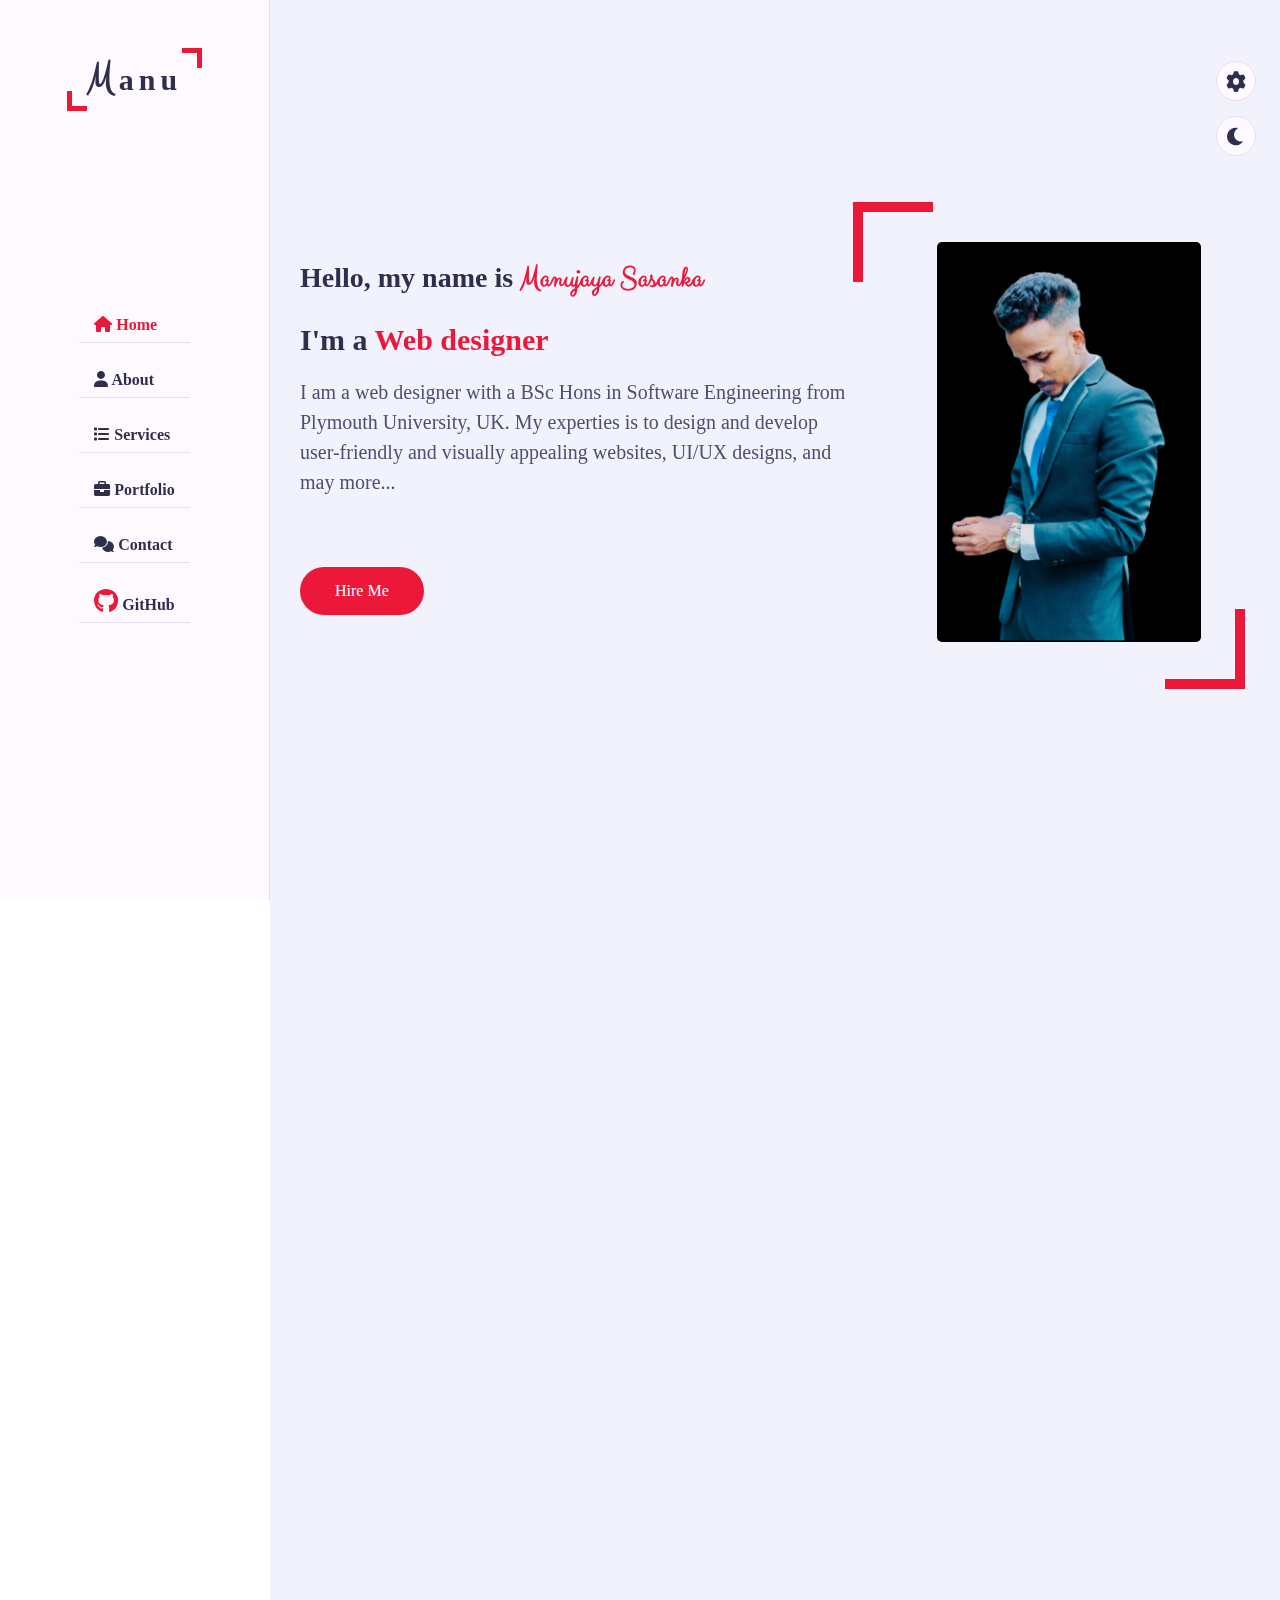
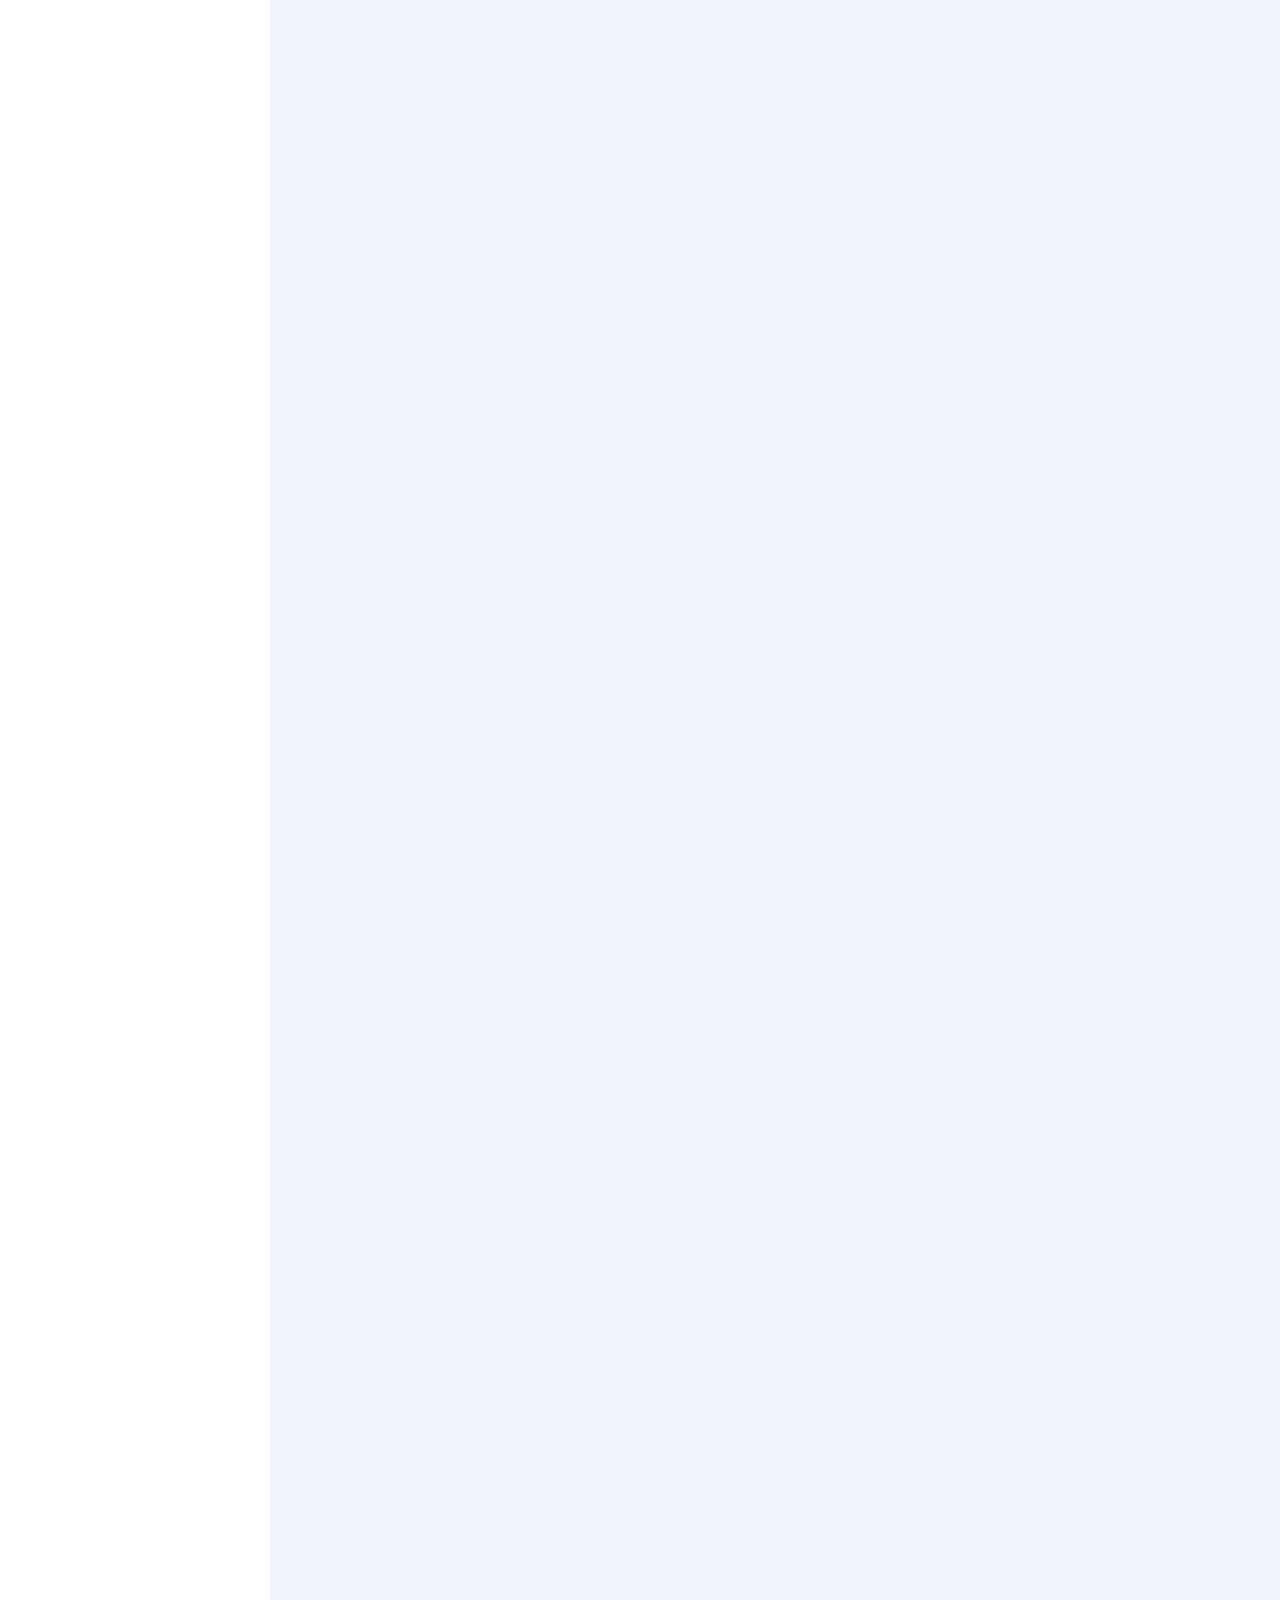
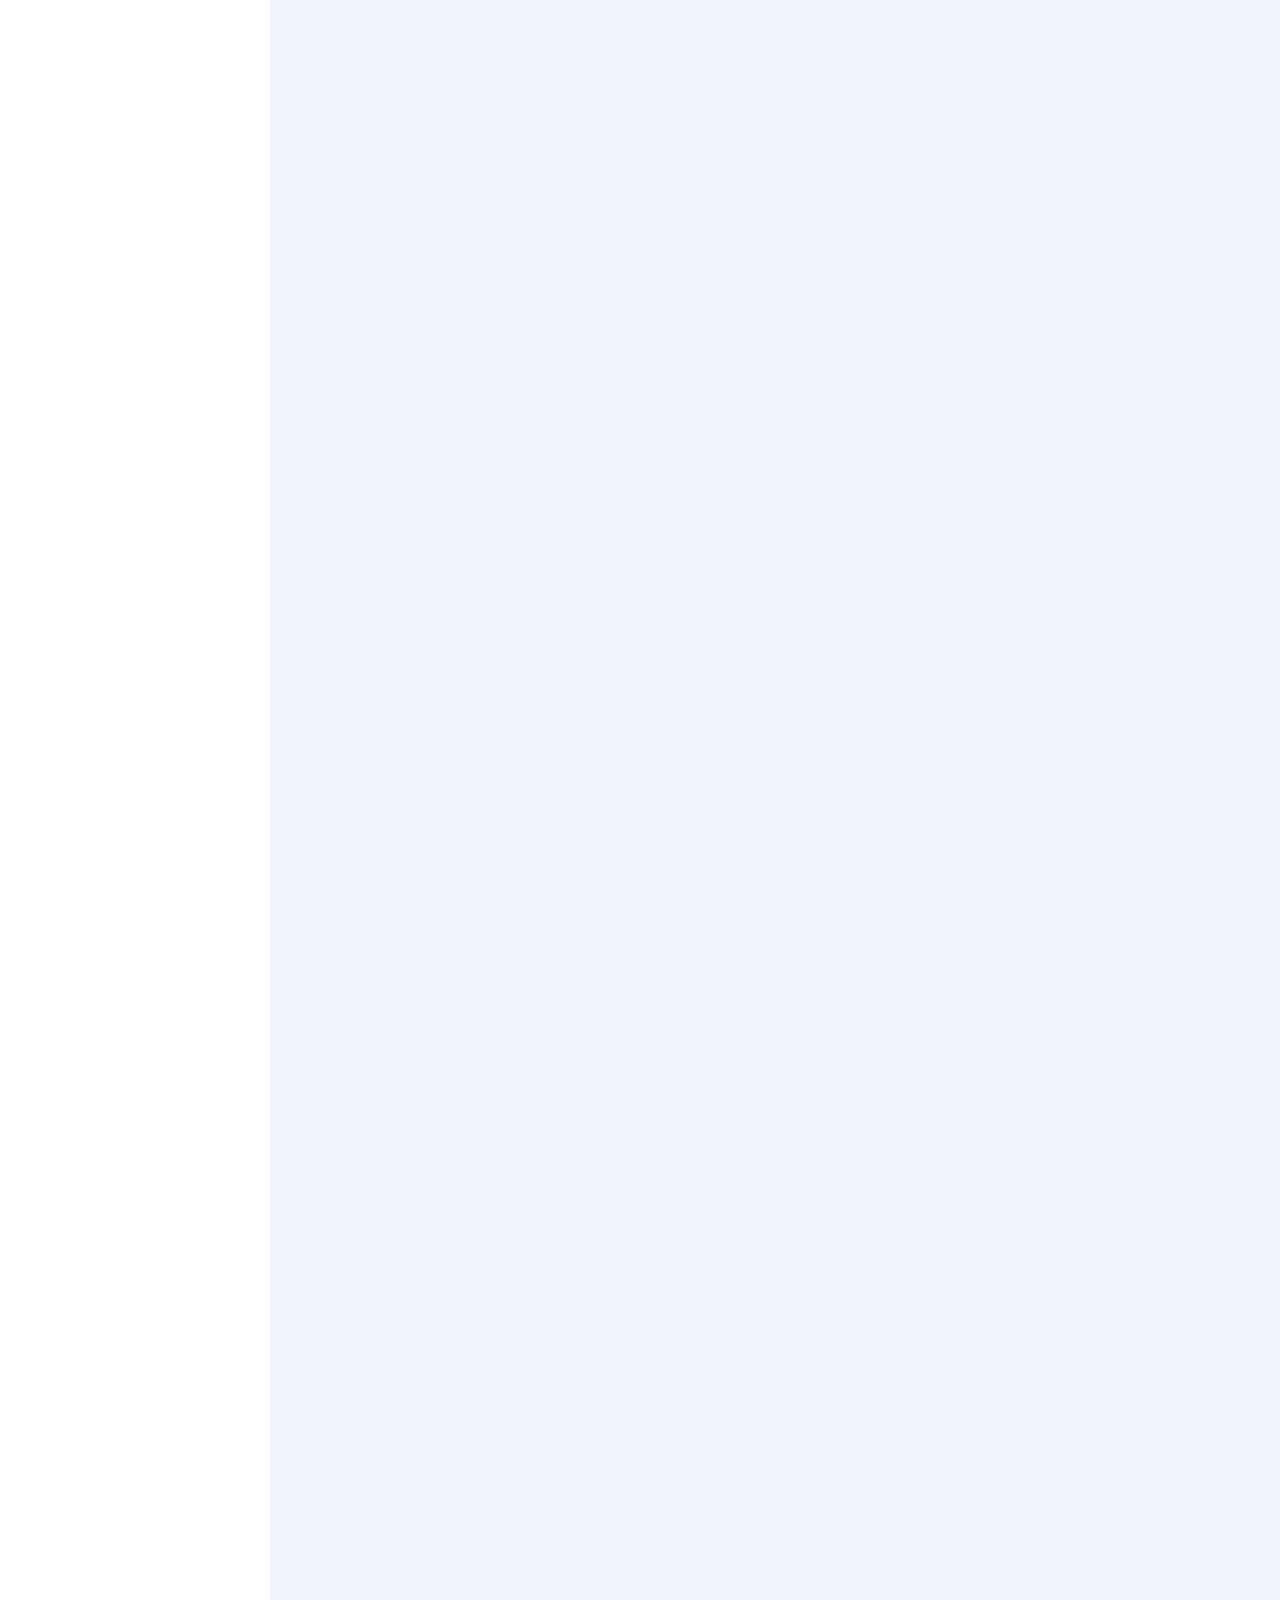
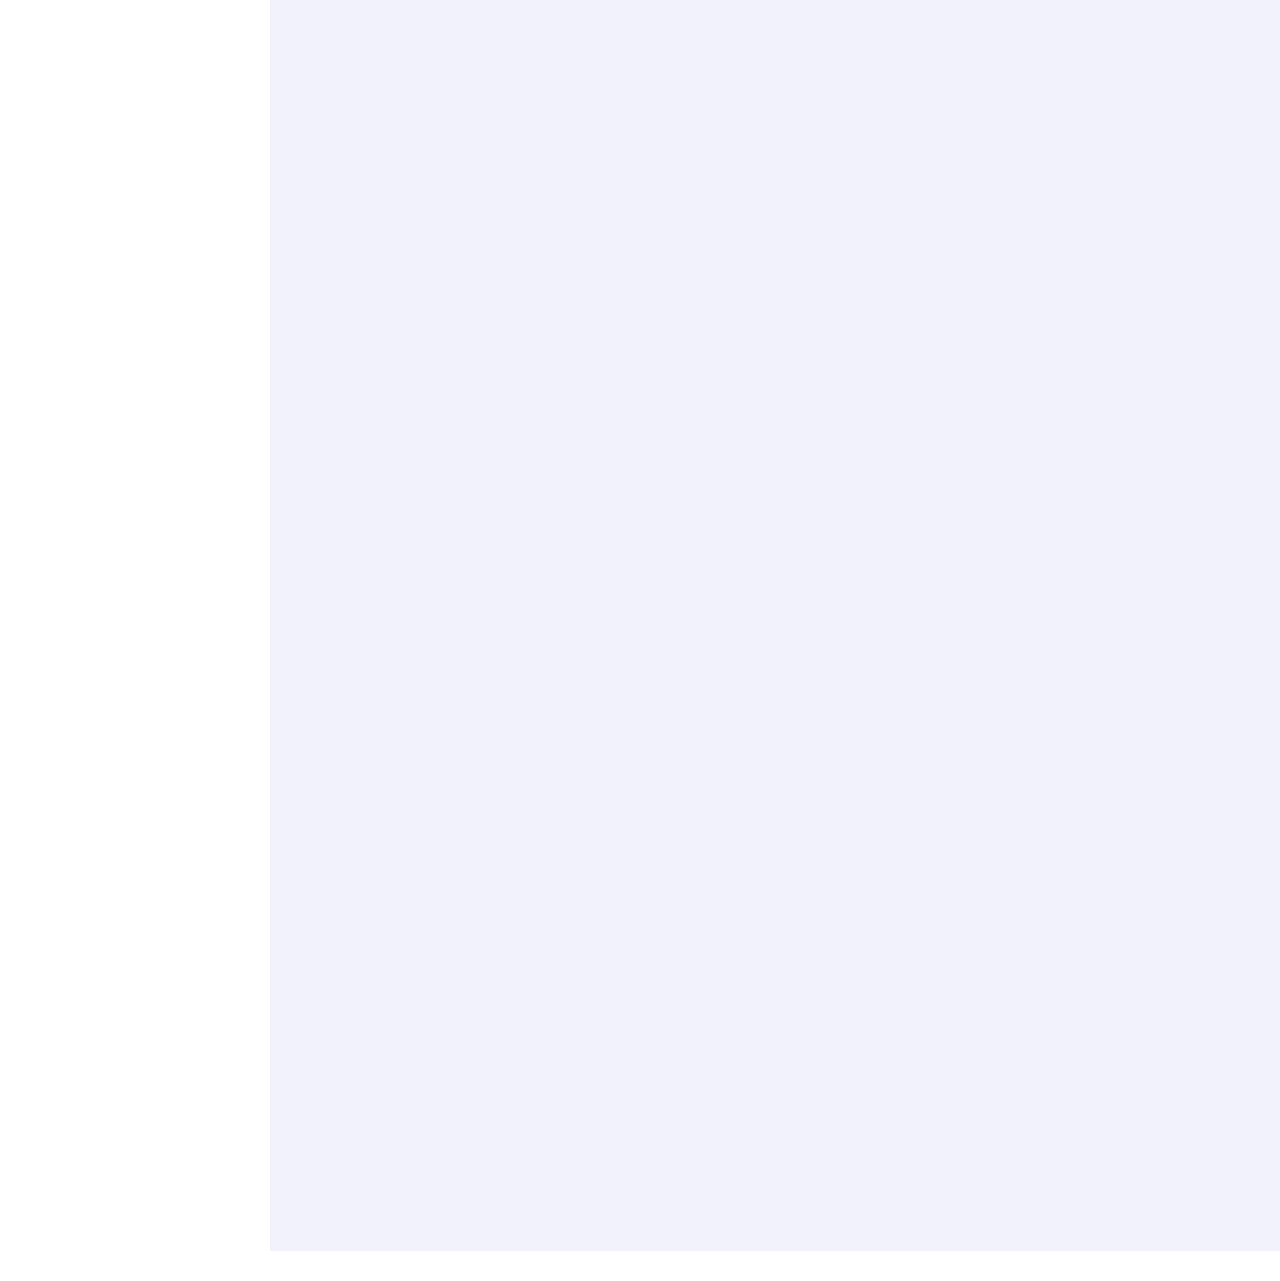
==== commit b1305e50: "UI Updated" ====
--- a/index.html
+++ b/index.html
@@ -10,6 +10,7 @@
      <link rel="stylesheet" href="css/skins/color-1.css">
      <link rel="stylesheet" href="https://cdnjs.cloudflare.com/ajax/libs/font-awesome/6.6.0/css/all.min.css">
      <link rel="stylesheet" href="https://cdnjs.cloudflare.com/ajax/libs/font-awesome/6.0.0-beta3/css/all.min.css">
+     <!-- <link rel="stylesheet" href="https://cdnjs.cloudflare.com/ajax/libs/font-awesome/6.0.0-beta3/css/all.min.css"> -->
      <!-- ==== Style Switcher ==== -->
      <link rel="stylesheet" href="css/skins/color-1.css" class= "alternate-style" title="color-1" disabled>
      <link rel="stylesheet" href="css/skins/color-2.css" class= "alternate-style" title="color-2" disabled>
@@ -27,7 +28,7 @@
         <!-- ==== Aside Start -->
         <div class="aside">
             <div data-aos="fade-right" data-aos-duration="2000" data-aos-delay="0" class="logo">
-                <a href="#"><span>A</span>tlas</a>
+                <a href="#"><span>M</span>anu</a>
             </div>
             <div class="nav-toggler">
                 <span></span>
@@ -38,7 +39,21 @@
                 <li><a data-aos="fade-right" data-aos-duration="2000" data-aos-delay="300" href="#service"><i class="fa fa-list"></i> Services</a></li>
                 <li><a data-aos="fade-right" data-aos-duration="2000" data-aos-delay="400" href="#portfolio"><i class="fa fa-briefcase"></i> Portfolio</a></li>
                 <li><a data-aos="fade-right" data-aos-duration="2000" data-aos-delay="500" href="#contact"><i class="fa fa-comments"></i> Contact</a></li>
+                <!-- <li><a data-aos="fade-right" data-aos-duration="2000" data-aos-delay="500" href="#contact"><i class="fab fa-github"></i> GitHub</a></li> -->
+                <li><a data-aos="fade-right" data-aos-duration="2000" data-aos-delay="500" href="https://github.com/msasankaweerarathna" target="_blank"><i class="fab fa-github"></i> GitHub</a></li>
+                <!-- <li>
+                    <a data-aos="fade-right" data-aos-duration="2000" data-aos-delay="500" href="#contact">
+                        <i class="fab fa-github"></i> Contact
+                    </a>
+                </li> -->
+
             </ul>
+
+            <!-- <div data-aos="fade-right" data-aos-duration="2000" data-aos-delay="600" class="github-btn">
+                <a href="https://github.com/your-profile" class="btn">
+                    <i class="fa fa-github"></i> GitHub
+                </a>
+            </div> -->
         </div>      
         <!-- ==== Aside End -->
 
@@ -77,7 +92,7 @@
                             <div class="row">
                                 <div class="about-text padd-15">
                                     <h3 data-aos="fade-up" data-aos-duration="2000" data-aos-delay="100">I'm Manujaya Sasanka and <span>Web Designer</span></h3>
-                                    <p data-aos="fade-up" data-aos-duration="2000" data-aos-delay="200">Lorem ipsum dolor sit, amet consectetur adipisicing elit. Consectetur, alias. Eos repudiandae aliquid consequuntur autem exercitationem, saepe nulla veniam nemo voluptate in impedit, rerum ratione, sequi quam quas est ipsum tempore culpa? Dolor perferendis neque fuga deserunt quod, qui expedita laborum fugit quis impedit. Nesciunt praesentium nulla fugit eaque aut illo eligendi exercitationem sequi molestias!</p>
+                                    <p data-aos="fade-up" data-aos-duration="2000" data-aos-delay="200">👋 Hi, I'm Manujaya Sasanka 🎨 Frontend Developer | 💻 JavaScript Enthusiast | 🌐 Web Designer | 🖌️ UI/UX Designer</p>
                                 </div>
                             </div>
 
@@ -111,7 +126,7 @@
 
                                         <div class="row">
                                             <div class="buttons padd-15" data-aos="fade-up" data-aos-duration="2000" data-aos-delay="400">
-                                                <a href="#" class="btn">Download CV</a>
+                                                <a href="#" class="btn" onclick="window.open('./assets/Manujaya Sasanka-CV.pdf')">Download CV</a>
                                                 <a href="#contact" class="btn hire-me">Hire Me</a>
                                             </div>
                                         </div>
@@ -179,7 +194,7 @@
                                                         <i class="fa fa-calendar"></i> 2020 - 2023
                                                     </h3>
                                                     <h4 class="timeline-title">Bachelor of Software Engineering</h4>
-                                                    <p class="timeline-text">Lorem ipsum dolor sit amet consectetur adipisicing elit. Quaerat aut molestias, dolore suscipit quod blanditiis officia. Mollitia eligendi labore adipisci aliquid reiciendis. Quaerat, laboriosam dolorem?</p>
+                                                    <p class="timeline-text">Recently graduated with second class honors ( Lower Division ) with overall 56.34 Aggregate Final Mark Gained extensive training and successfully accomplished all courses for Software Engineering.</p>
                                                  </div>
 
                                                  <div class="timeline-item">
@@ -188,7 +203,7 @@
                                                         <i class="fa fa-calendar"></i> 2018 - 2020
                                                     </h3>
                                                     <h4 class="timeline-title">G.C.E Advanced Level Examination(Mathematics)</h4>
-                                                    <p class="timeline-text">Lorem ipsum dolor sit amet consectetur adipisicing elit. Quaerat aut molestias, dolore suscipit quod blanditiis officia. Mollitia eligendi labore adipisci aliquid reiciendis. Quaerat, laboriosam dolorem?</p>
+                                                    <p class="timeline-text">2019 (Completed the G.C.E Advanced Level Examination(Mathematics) ST Thomas collage Matara. Index No - 2056803</p>
                                                  </div>
 
                                                  <div class="timeline-item">
@@ -197,14 +212,14 @@
                                                         <i class="fa fa-calendar"></i> 2016
                                                     </h3>
                                                     <h4 class="timeline-title">G.C.E Ordinary Level Examination.</h4>
-                                                    <p class="timeline-text">Lorem ipsum dolor sit amet consectetur adipisicing elit. Quaerat aut molestias, dolore suscipit quod blanditiis officia. Mollitia eligendi labore adipisci aliquid reiciendis. Quaerat, laboriosam dolorem?</p>
+                                                    <p class="timeline-text">ST Thomas Collage Matara, 2016 Completed the G.C.E Ordinary Level Examination. Index No - 61040436</p>
                                                  </div>
                                             </div>
                                         </div>
                                     </div>
                                 </div>
                                 <div class="experience padd-15">
-                                    <h3 class="title" data-aos="fade-up" data-aos-duration="2000">Experience</h3>
+                                    <h3 class="title" data-aos="fade-up" data-aos-duration="2000">Certfications</h3>
                                     <div class="row" data-aos="fade-up" data-aos-duration="2000" data-aos-delay="100">
                                         <div class="timeline-box padd-15">
                                             <div class="timeline shadow-dark">
@@ -351,6 +366,12 @@
                             <div class="portfolio-item-inner shadow-dark">
                                 <div class="portfolio-image">
                                     <img src="images/portfolio/mockup02.png" alt="Portfolio Image" width="100%">
+                                    <h2 class="portfolio-item-heading">ECHOBLEND</h2>
+                                    <h3 class="portfolio-item-overview">Overview</h3>
+                                    <p>The Music App project is a comprehensive UI/UX design created using Figma, focusing on delivering an intuitive and engaging experience for music lovers. The design encompasses a range of features aimed at enhancing the user's interaction with their music library, discovering new tracks, and enjoying seamless playback.</p>
+                                    <div class="buttons padd-15">
+                                        <a href="https://www.figma.com/design/UQBsr6RpIUUrdvK7p0r0Hm/Music-Player-App-(Assignment)-Manujaya?node-id=0-1&t=kRpsjw5o7IG2IC6l-1" class="btn">Check this out</a>
+                                    </div>
                                 </div>
                             </div>
                          </div>
@@ -360,6 +381,12 @@
                             <div class="portfolio-item-inner shadow-dark">
                                 <div class="portfolio-image">
                                     <img src="images/portfolio/mockup03.png" alt="Portfolio Image" width="100%">
+                                    <h2 class="portfolio-item-heading">MOVIE</h2>
+                                    <h3 class="portfolio-item-overview">Overview</h3>
+                                    <p>The Movie App project is a meticulously crafted UI/UX design using Figma, aimed at providing a seamless and immersive experience for movie enthusiasts. The design incorporates modern aesthetics and intuitive navigation, ensuring users can easily browse, discover, and enjoy their favorite movies.</p>
+                                    <div class="buttons padd-15">
+                                        <a href="https://www.figma.com/design/H1GZy4ZtrgbWDG8hMaQTJJ/Movie-App?node-id=439-130&t=LA4PQfuSRGycvaDk-1" class="btn">Check this out</a>
+                                    </div>
                                 </div>
                             </div>
                          </div>
@@ -369,6 +396,12 @@
                             <div class="portfolio-item-inner shadow-dark">
                                 <div class="portfolio-image">
                                     <img src="images/portfolio/mockup04.png" alt="Portfolio Image" width="100%">
+                                    <h2 class="portfolio-item-heading">SNEAKERLOUNGE</h2>
+                                    <h3 class="portfolio-item-overview">Overview</h3>
+                                    <p>The SNEAKERLOUNGE project is an innovative UI/UX design created using Figma, tailored to deliver a premium shopping experience for sneaker enthusiasts. This design focuses on providing a visually appealing and user-friendly interface, ensuring that users can easily explore, discover, and purchase their favorite sneakers.</p>
+                                    <div class="buttons padd-15">
+                                        <a href="https://www.figma.com/design/LpnKMFdk26Wn3zMu8qkcDM/SNEAKERLOUNGE-Mobile-view?node-id=2-185&t=54CMdnYX26xbQRZR-1" class="btn">Check this out</a>
+                                    </div>
                                 </div>
                             </div>
                          </div>
@@ -378,6 +411,12 @@
                             <div class="portfolio-item-inner shadow-dark">
                                 <div class="portfolio-image">
                                     <img src="images/portfolio/mockup08.png" alt="Portfolio Image" width="100%">
+                                    <h2 class="portfolio-item-heading">EventHub</h2>
+                                    <h3 class="portfolio-item-overview">Overview</h3>
+                                    <p>The EventHub project is a comprehensive UI/UX design created using Figma, aimed at revolutionizing the event booking experience. This design emphasizes a seamless and intuitive interface, ensuring users can effortlessly browse, discover, and book events of their interest.</p>
+                                    <div class="buttons padd-15">
+                                        <a href="https://www.figma.com/design/0j2yoYooNtUGjvjsAwhfCZ/Event-Booking-App--EventHub?node-id=108-0&t=fqal7DssbvtVX49Y-1" class="btn">Check this out</a>
+                                    </div>
                                 </div>
                             </div>
                          </div>
@@ -387,6 +426,12 @@
                             <div class="portfolio-item-inner shadow-dark">
                                 <div class="portfolio-image">
                                     <img src="images/portfolio/mockup06.png" alt="Portfolio Image" width="100%">
+                                    <h2 class="portfolio-item-heading">Portfolio Website</h2>
+                                    <h3 class="portfolio-item-overview">Overview</h3>
+                                    <p>My Personal Portfolio features a sleek, modern design with easy navigation. It includes sections for about me, education, experience, and skills, along with a contact form and social media links. Built with HTML5, CSS3, JavaScript, BoxIcons, Google Fonts, and animations.</p>
+                                    <div class="buttons padd-15">
+                                        <a href="https://github.com/msasankaweerarathna/Personal-Portfolio.git" class="btn">Check this out</a>
+                                    </div>
                                 </div>
                             </div>
                          </div>
@@ -396,6 +441,12 @@
                             <div class="portfolio-item-inner shadow-dark">
                                 <div class="portfolio-image">
                                     <img src="images/portfolio/mockup07.png" alt="Portfolio Image" width="100%">
+                                    <h2 class="portfolio-item-heading">Web DashBoard</h2>
+                                    <h3 class="portfolio-item-overview">Overview</h3>
+                                    <p>Created in Figma, this web dashboard offers a sleek, user-friendly interface for managing the SneakerLounge online store. It features intuitive navigation, real-time inventory, order tracking, and customer insights, all designed for efficient and appealing management.</p>
+                                    <div class="buttons padd-15">
+                                        <a href="https://www.figma.com/design/UvEUHE9eaTLzugvc9Zzhkr/Metrix-Dashboard-UI-Kit?node-id=12-10555&t=a7elCulr8jqWQZDq-1" class="btn">Check this out</a>
+                                    </div>
                                 </div>
                             </div>
                          </div>
--- a/css/style.css
+++ b/css/style.css
@@ -595,7 +595,7 @@
 
 /* Portfolio */
 .portfolio .container {
-    padding-bottom: 40px;
+    padding-bottom: 50px;
 }
 .portfolio .portfolio-heading {
     flex: 0 0 100%;
@@ -610,7 +610,7 @@
 
 .portfolio .portfolio-item {
     flex: 0 0 33.33%;
-    max-width: 33.33%;
+    max-width: 55.33%;
     margin-bottom: 30px;
 }
 
@@ -624,6 +624,69 @@
 .portfolio .portfolio-item-inner .portfolio-img img {
     width: 100%;
     display: block;
+}
+
+.portfolio .portfolio-item-inner .portfolio-item-heading {
+    color: var(--text-black-900);
+    padding: 5px;
+    text-align: center;
+    text-decoration:underline;
+}
+
+.portfolio .portfolio-item-inner .portfolio-item-overview {
+    color: var(--text-black-900);
+    padding: 5px;
+    text-align: center;
+}
+
+.portfolio .portfolio-item-inner p {
+    text-align: center;
+    padding-left: 5px;
+    padding-right: 5px;
+    font-size: 16px;
+    line-height: 25px;
+    color: var(--text-black-700);
+}
+
+.portfolio .portfolio-item-inner .buttons {
+    text-align: center;
+    padding-top: 10px;
+    padding-bottom: 10px;
+}
+
+.portfolio-item {
+    transition: transform 0.3s, box-shadow 0.3s;
+}
+
+.portfolio-item-inner {
+    transition: transform 0.3s, box-shadow 0.3s;
+}
+
+.portfolio-image img {
+    width: 100%;
+    display: block;
+    transition: transform 0.3s;
+}
+
+.portfolio-item-heading, .portfolio-item-overview, .portfolio-image p {
+    text-align: center;
+    margin: 15px 0;
+}
+
+/* Hover effect */
+.portfolio-item:hover .portfolio-item-inner {
+    transform: scale(1.05);
+    box-shadow: 0 10px 20px rgba(0, 0, 0, 0.2);
+}
+
+.portfolio-item:hover .portfolio-image img {
+    transform: scale(1.05);
+}
+
+.portfolio-item:hover .portfolio-item-heading,
+.portfolio-item:hover .portfolio-item-overview,
+.portfolio-item:hover .portfolio-image p {
+    color: var(--text-black-900);
 }
 
 /* contact */
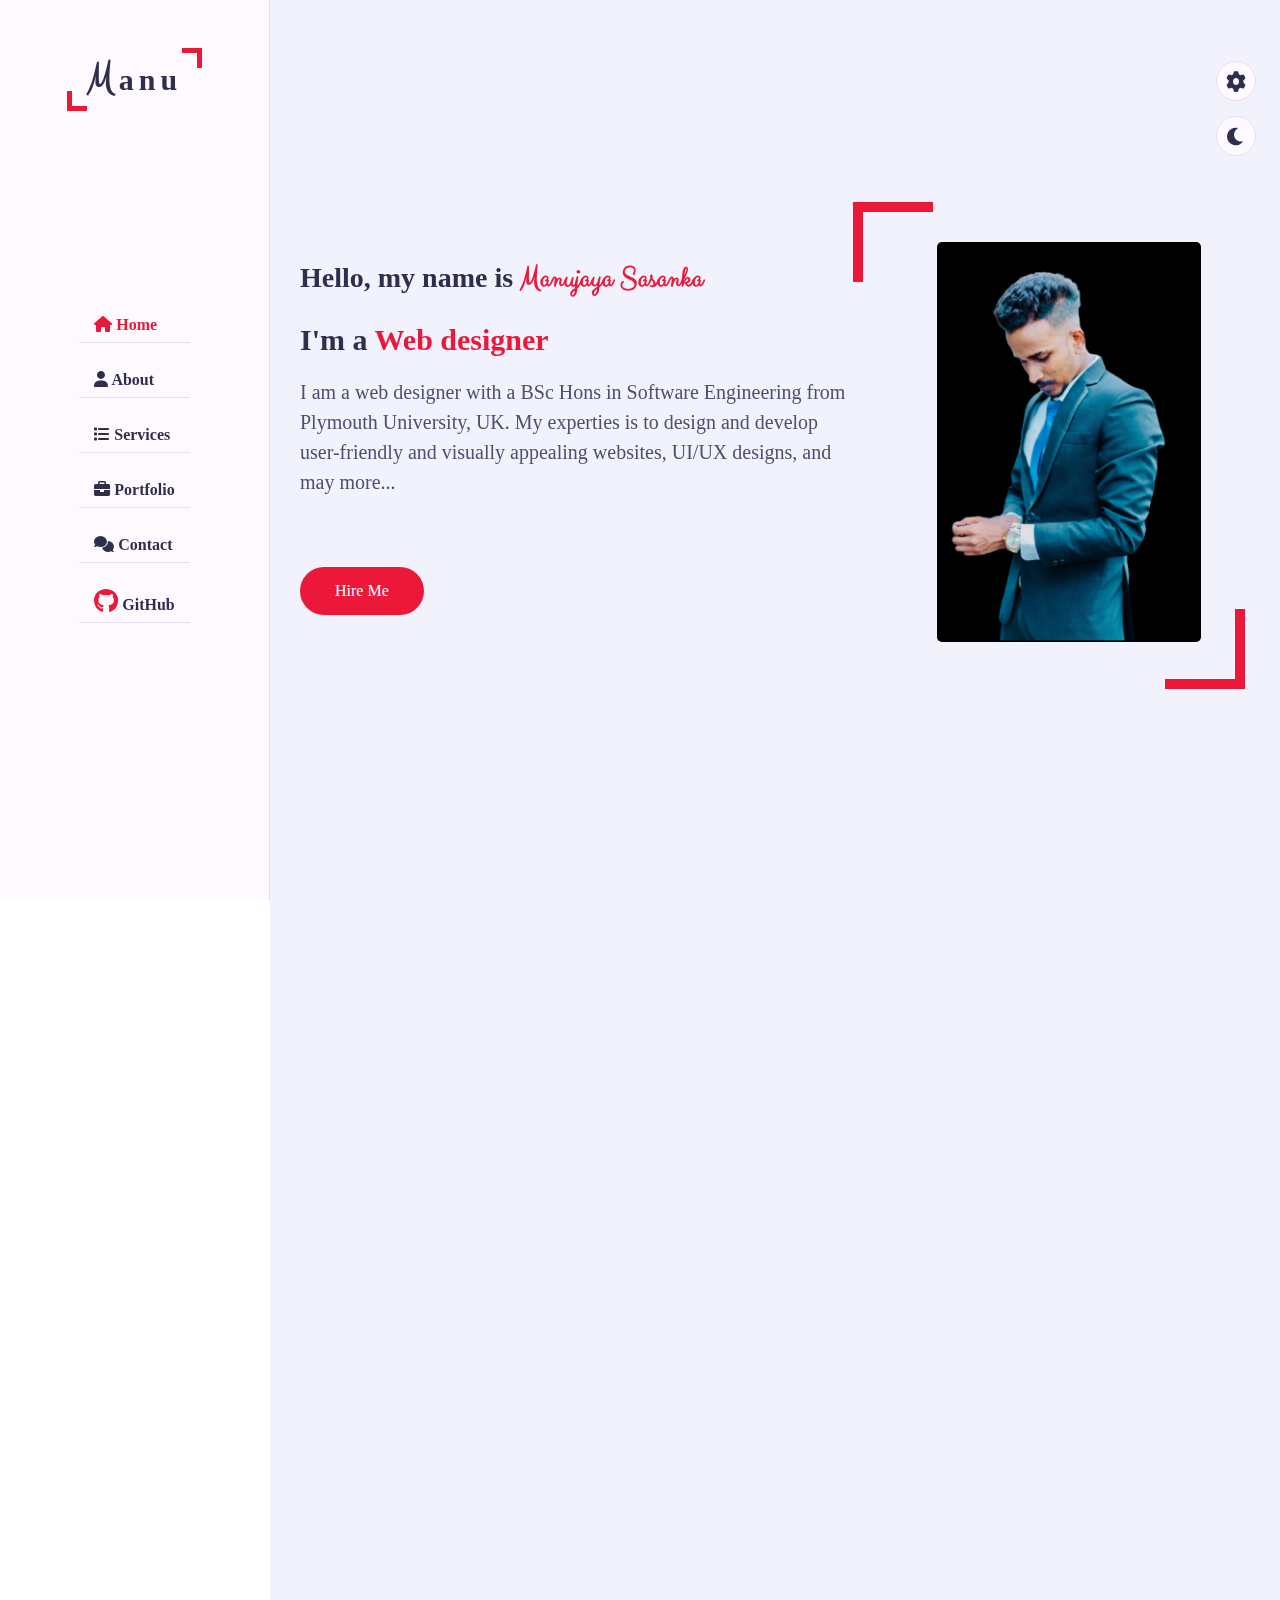
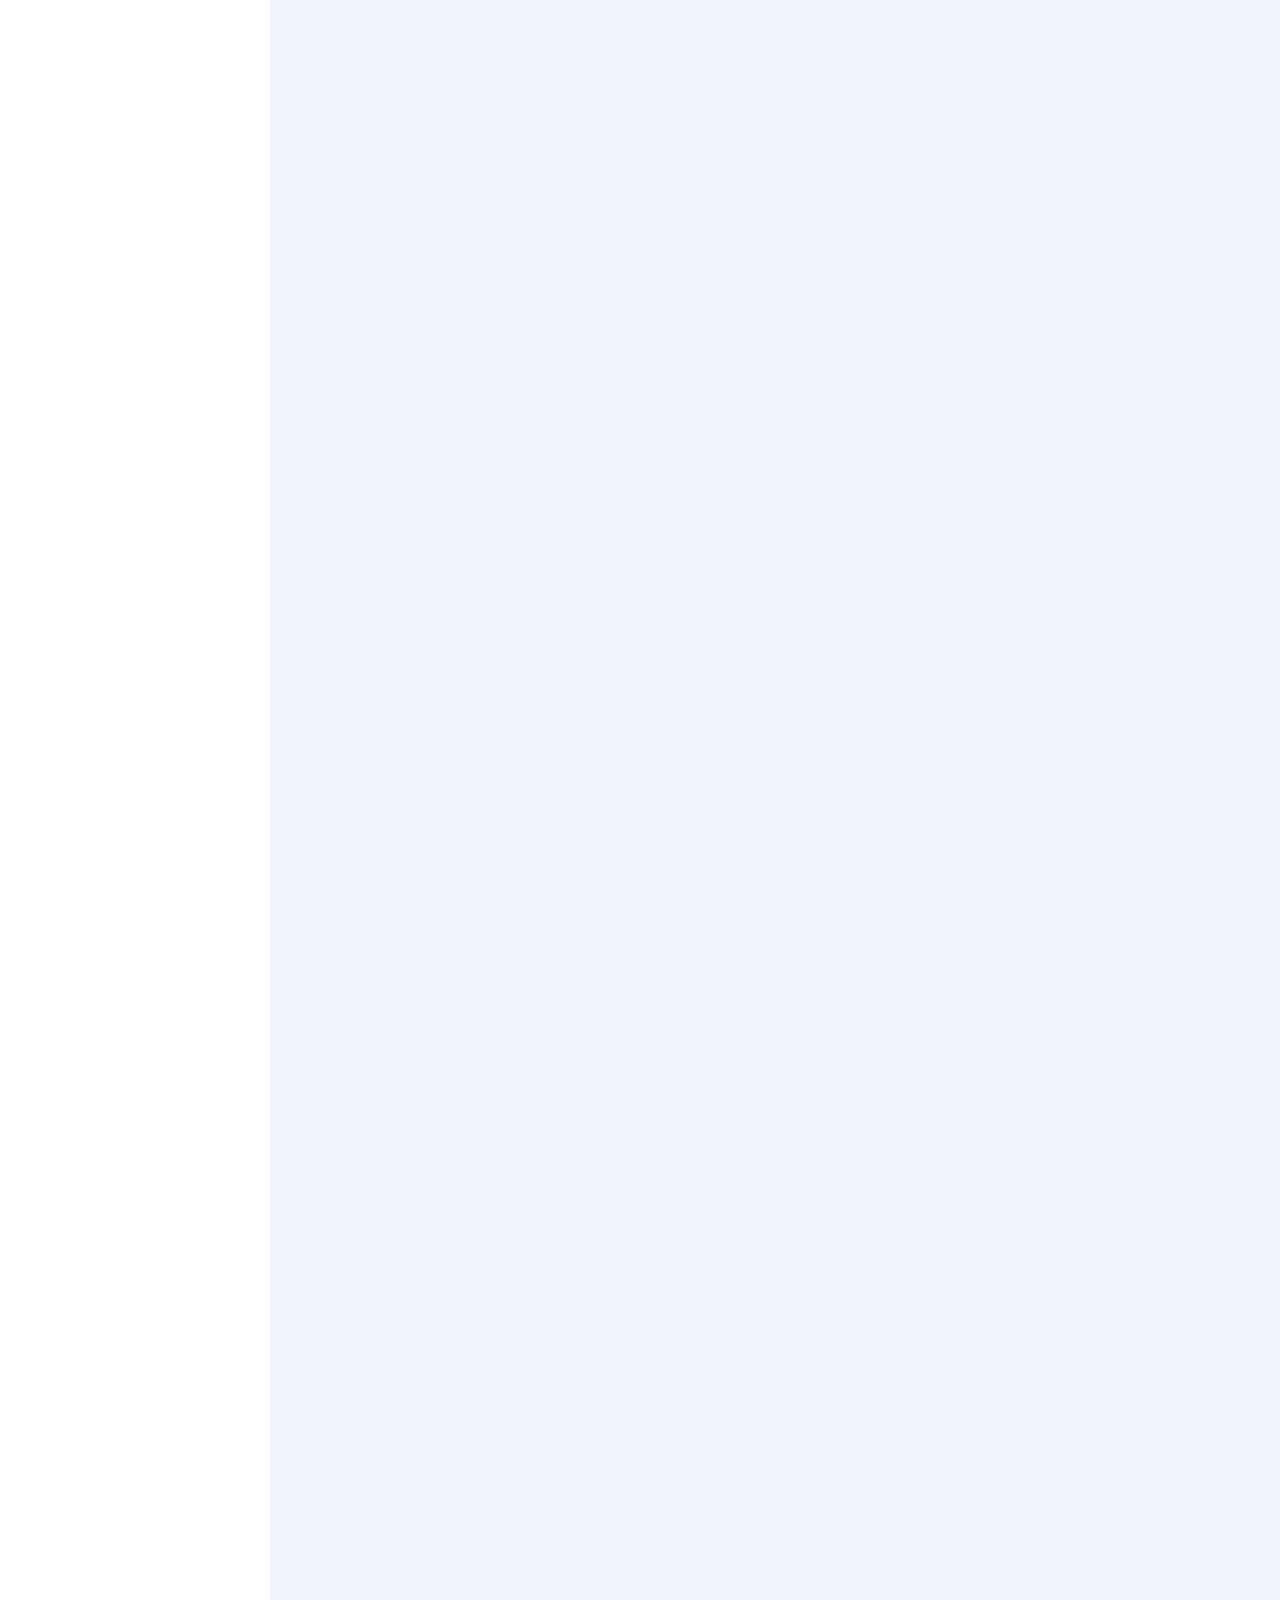
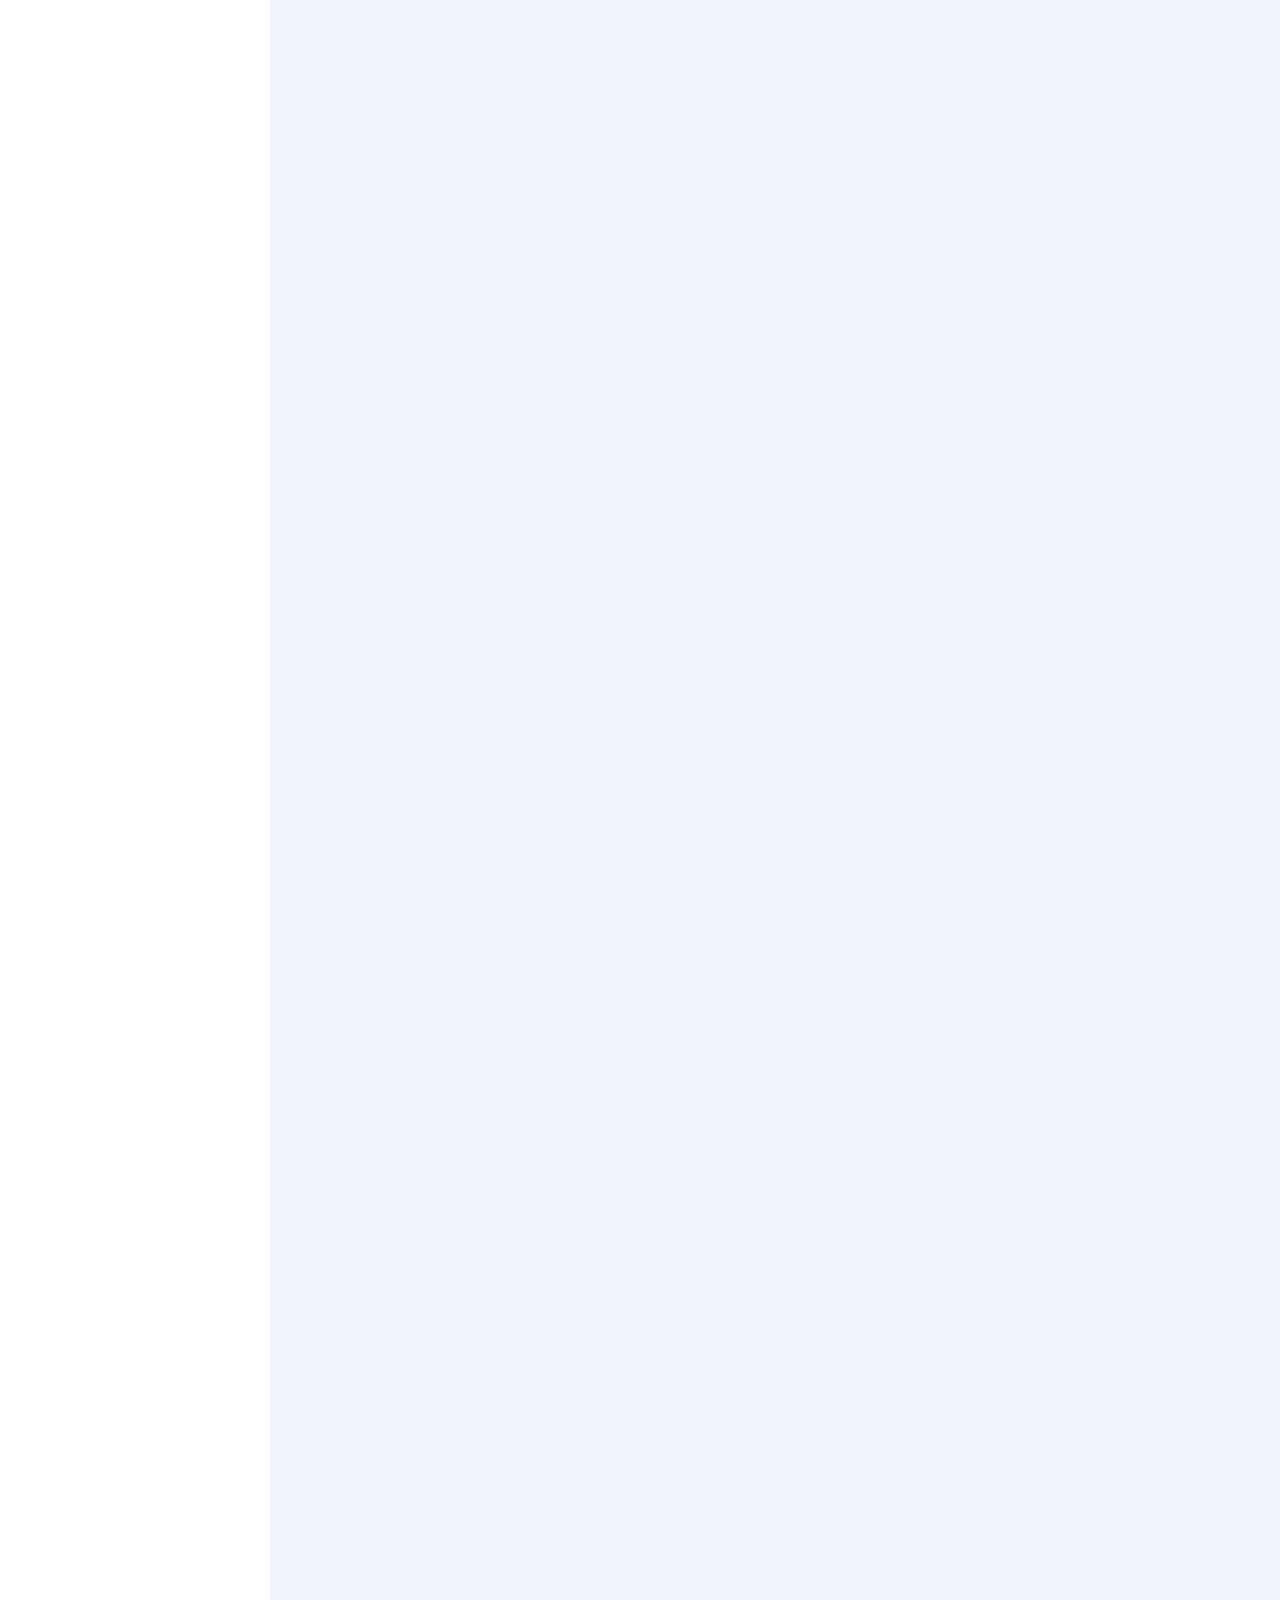
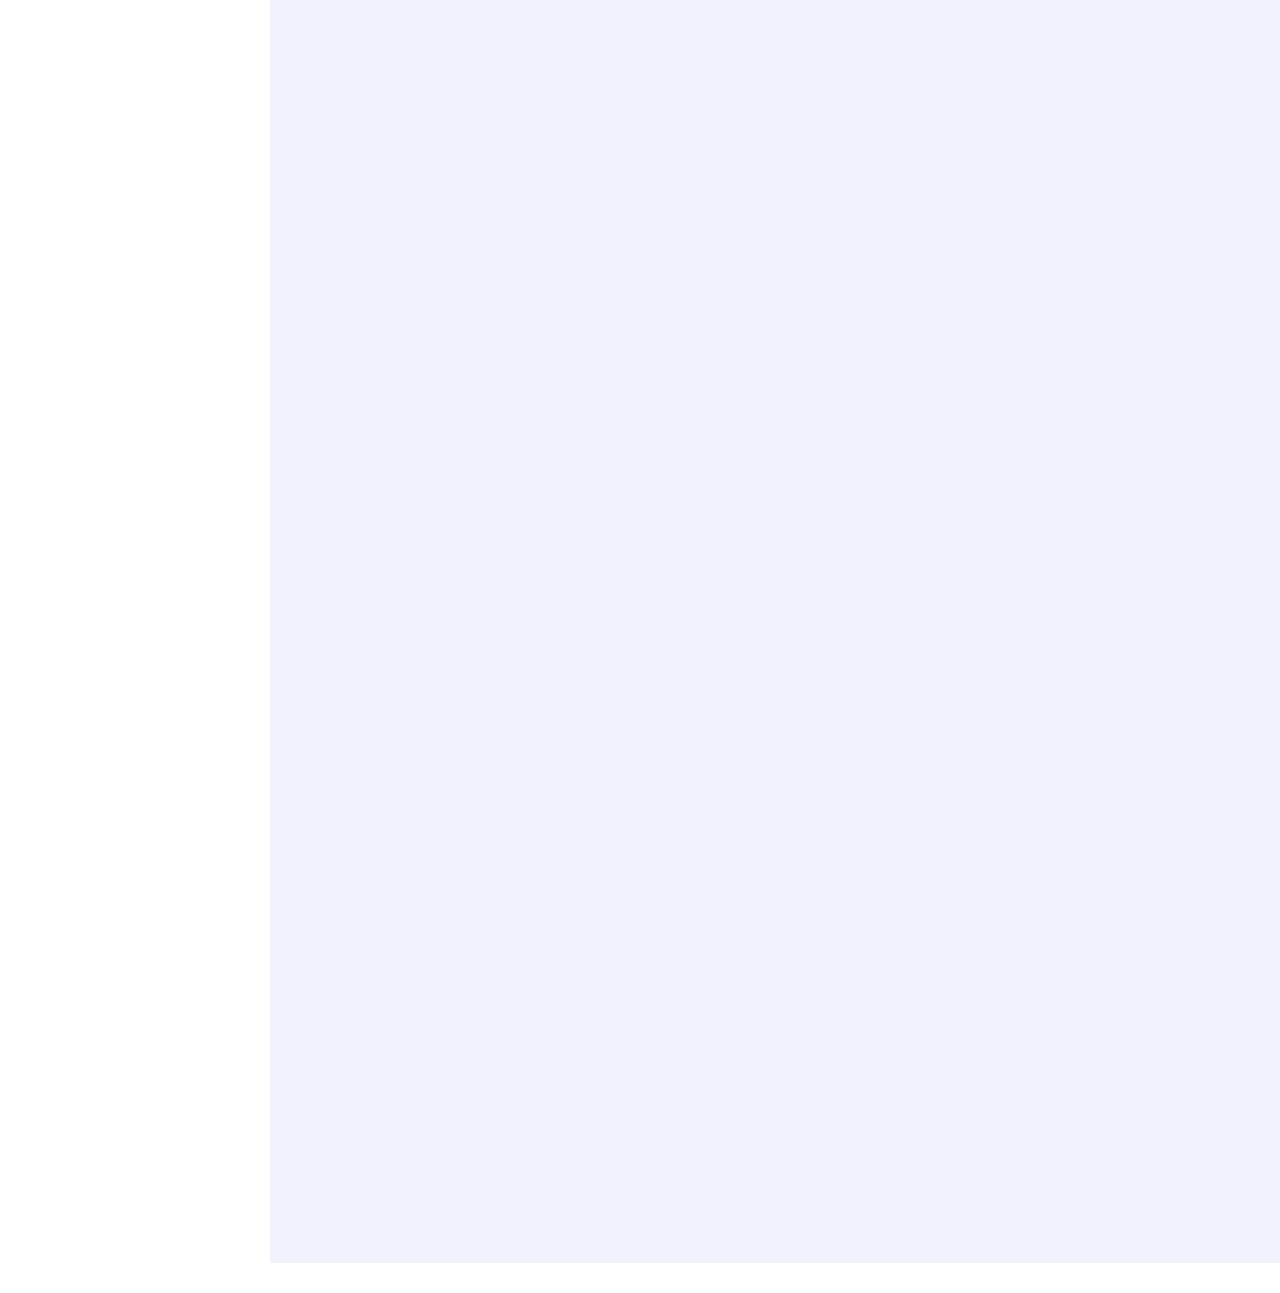
==== commit 55dd2f6a: "About me section updated" ====
--- a/index.html
+++ b/index.html
@@ -10,7 +10,7 @@
      <link rel="stylesheet" href="css/skins/color-1.css">
      <link rel="stylesheet" href="https://cdnjs.cloudflare.com/ajax/libs/font-awesome/6.6.0/css/all.min.css">
      <link rel="stylesheet" href="https://cdnjs.cloudflare.com/ajax/libs/font-awesome/6.0.0-beta3/css/all.min.css">
-     <!-- <link rel="stylesheet" href="https://cdnjs.cloudflare.com/ajax/libs/font-awesome/6.0.0-beta3/css/all.min.css"> -->
+     
      <!-- ==== Style Switcher ==== -->
      <link rel="stylesheet" href="css/skins/color-1.css" class= "alternate-style" title="color-1" disabled>
      <link rel="stylesheet" href="css/skins/color-2.css" class= "alternate-style" title="color-2" disabled>
@@ -41,19 +41,9 @@
                 <li><a data-aos="fade-right" data-aos-duration="2000" data-aos-delay="500" href="#contact"><i class="fa fa-comments"></i> Contact</a></li>
                 <!-- <li><a data-aos="fade-right" data-aos-duration="2000" data-aos-delay="500" href="#contact"><i class="fab fa-github"></i> GitHub</a></li> -->
                 <li><a data-aos="fade-right" data-aos-duration="2000" data-aos-delay="500" href="https://github.com/msasankaweerarathna" target="_blank"><i class="fab fa-github"></i> GitHub</a></li>
-                <!-- <li>
-                    <a data-aos="fade-right" data-aos-duration="2000" data-aos-delay="500" href="#contact">
-                        <i class="fab fa-github"></i> Contact
-                    </a>
-                </li> -->
+                
 
             </ul>
-
-            <!-- <div data-aos="fade-right" data-aos-duration="2000" data-aos-delay="600" class="github-btn">
-                <a href="https://github.com/your-profile" class="btn">
-                    <i class="fa fa-github"></i> GitHub
-                </a>
-            </div> -->
         </div>      
         <!-- ==== Aside End -->
 
@@ -226,29 +216,53 @@
                                                 <!-- ==== Timeline item ==== -->
                                                  <div class="timeline-item">
                                                     <div class="circle-dot"></div>
-                                                    <h3 class="timeline-date">
+                                                    <!-- <h3 class="timeline-date">
                                                         <i class="fa fa-calendar"></i> 2020 - 2023
-                                                    </h3>
-                                                    <h4 class="timeline-title">Bachelor of Software Engineering</h4>
-                                                    <p class="timeline-text">Lorem ipsum dolor sit amet consectetur adipisicing elit. Quaerat aut molestias, dolore suscipit quod blanditiis officia. Mollitia eligendi labore adipisci aliquid reiciendis. Quaerat, laboriosam dolorem?</p>
-                                                 </div>
-
-                                                 <div class="timeline-item">
-                                                    <div class="circle-dot"></div>
-                                                    <h3 class="timeline-date">
+                                                    </h3> -->
+                                                    <h4 class="timeline-title">Certificate of the training program of the IPT at NSBM Green University.</h4>
+                                                    <!-- <p class="timeline-text">Successfully completed the IPT training program at NSBM Green University. Gained valuable insights and practical experience throughout the course, further enhancing my knowledge in the field.</p> -->
+                                                 </div>
+
+                                                 <div class="timeline-item">
+                                                    <div class="circle-dot"></div>
+                                                    <!-- <h3 class="timeline-date">
                                                         <i class="fa fa-calendar"></i> 2018 - 2020
-                                                    </h3>
-                                                    <h4 class="timeline-title">G.C.E Advanced Level Examination(Mathematics)</h4>
-                                                    <p class="timeline-text">Lorem ipsum dolor sit amet consectetur adipisicing elit. Quaerat aut molestias, dolore suscipit quod blanditiis officia. Mollitia eligendi labore adipisci aliquid reiciendis. Quaerat, laboriosam dolorem?</p>
-                                                 </div>
-
-                                                 <div class="timeline-item">
-                                                    <div class="circle-dot"></div>
-                                                    <h3 class="timeline-date">
+                                                    </h3> -->
+                                                    <h4 class="timeline-title">Introduction to web design and development - issued by Linked in Learning</h4>
+                                                    <!-- <p class="timeline-text">Completed the Introduction to Web Design and Development course, issued by LinkedIn Learning. Developed essential skills in modern web technologies, enhancing my ability to create dynamic and responsive websites.</p> -->
+                                                 </div>
+
+                                                 <div class="timeline-item">
+                                                    <div class="circle-dot"></div>
+                                                    <!-- <h3 class="timeline-date">
                                                         <i class="fa fa-calendar"></i> 2016
-                                                    </h3>
-                                                    <h4 class="timeline-title">G.C.E Ordinary Level Examination.</h4>
-                                                    <p class="timeline-text">Lorem ipsum dolor sit amet consectetur adipisicing elit. Quaerat aut molestias, dolore suscipit quod blanditiis officia. Mollitia eligendi labore adipisci aliquid reiciendis. Quaerat, laboriosam dolorem?</p>
+                                                    </h3> -->
+                                                    <h4 class="timeline-title">Figma for UX Design - issued by Linked in Learning.</h4>
+                                                    <!-- <p class="timeline-text">Completed the Figma for UX Design course, issued by LinkedIn Learning. Gained proficiency in designing user experiences with Figma, focusing on creating intuitive, user-centered interfaces and workflows.</p> -->
+                                                 </div>
+                                                 <div class="timeline-item">
+                                                    <div class="circle-dot"></div>
+                                                    <!-- <h3 class="timeline-date">
+                                                        <i class="fa fa-calendar"></i> 2016
+                                                    </h3> -->
+                                                    <h4 class="timeline-title">Project Management Foundations: Requirements - Issued by Linked in Learning.</h4>
+                                                    <!-- <p class="timeline-text">Completed the Project Management Foundations: Requirements course, issued by LinkedIn Learning. Acquired fundamental skills in defining, gathering, and managing project requirements to ensure successful project outcomes.</p> -->
+                                                 </div>
+                                                 <div class="timeline-item">
+                                                    <div class="circle-dot"></div>
+                                                    <!-- <h3 class="timeline-date">
+                                                        <i class="fa fa-calendar"></i> 2016
+                                                    </h3> -->
+                                                    <h4 class="timeline-title">Human Resource Management - Issued by Welington College.</h4>
+                                                    <!-- <p class="timeline-text">Completed the Figma for UX Design course, issued by LinkedIn Learning. Gained proficiency in designing user experiences with Figma, focusing on creating intuitive, user-centered interfaces and workflows.</p> -->
+                                                 </div>
+                                                 <div class="timeline-item">
+                                                    <div class="circle-dot"></div>
+                                                    <!-- <h3 class="timeline-date">
+                                                        <i class="fa fa-calendar"></i> 2016
+                                                    </h3> -->
+                                                    <h4 class="timeline-title">Web Designing - Issued by Welington College.</h4>
+                                                    <!-- <p class="timeline-text">Completed the Figma for UX Design course, issued by LinkedIn Learning. Gained proficiency in designing user experiences with Figma, focusing on creating intuitive, user-centered interfaces and workflows.</p> -->
                                                  </div>
                                             </div>
                                         </div>
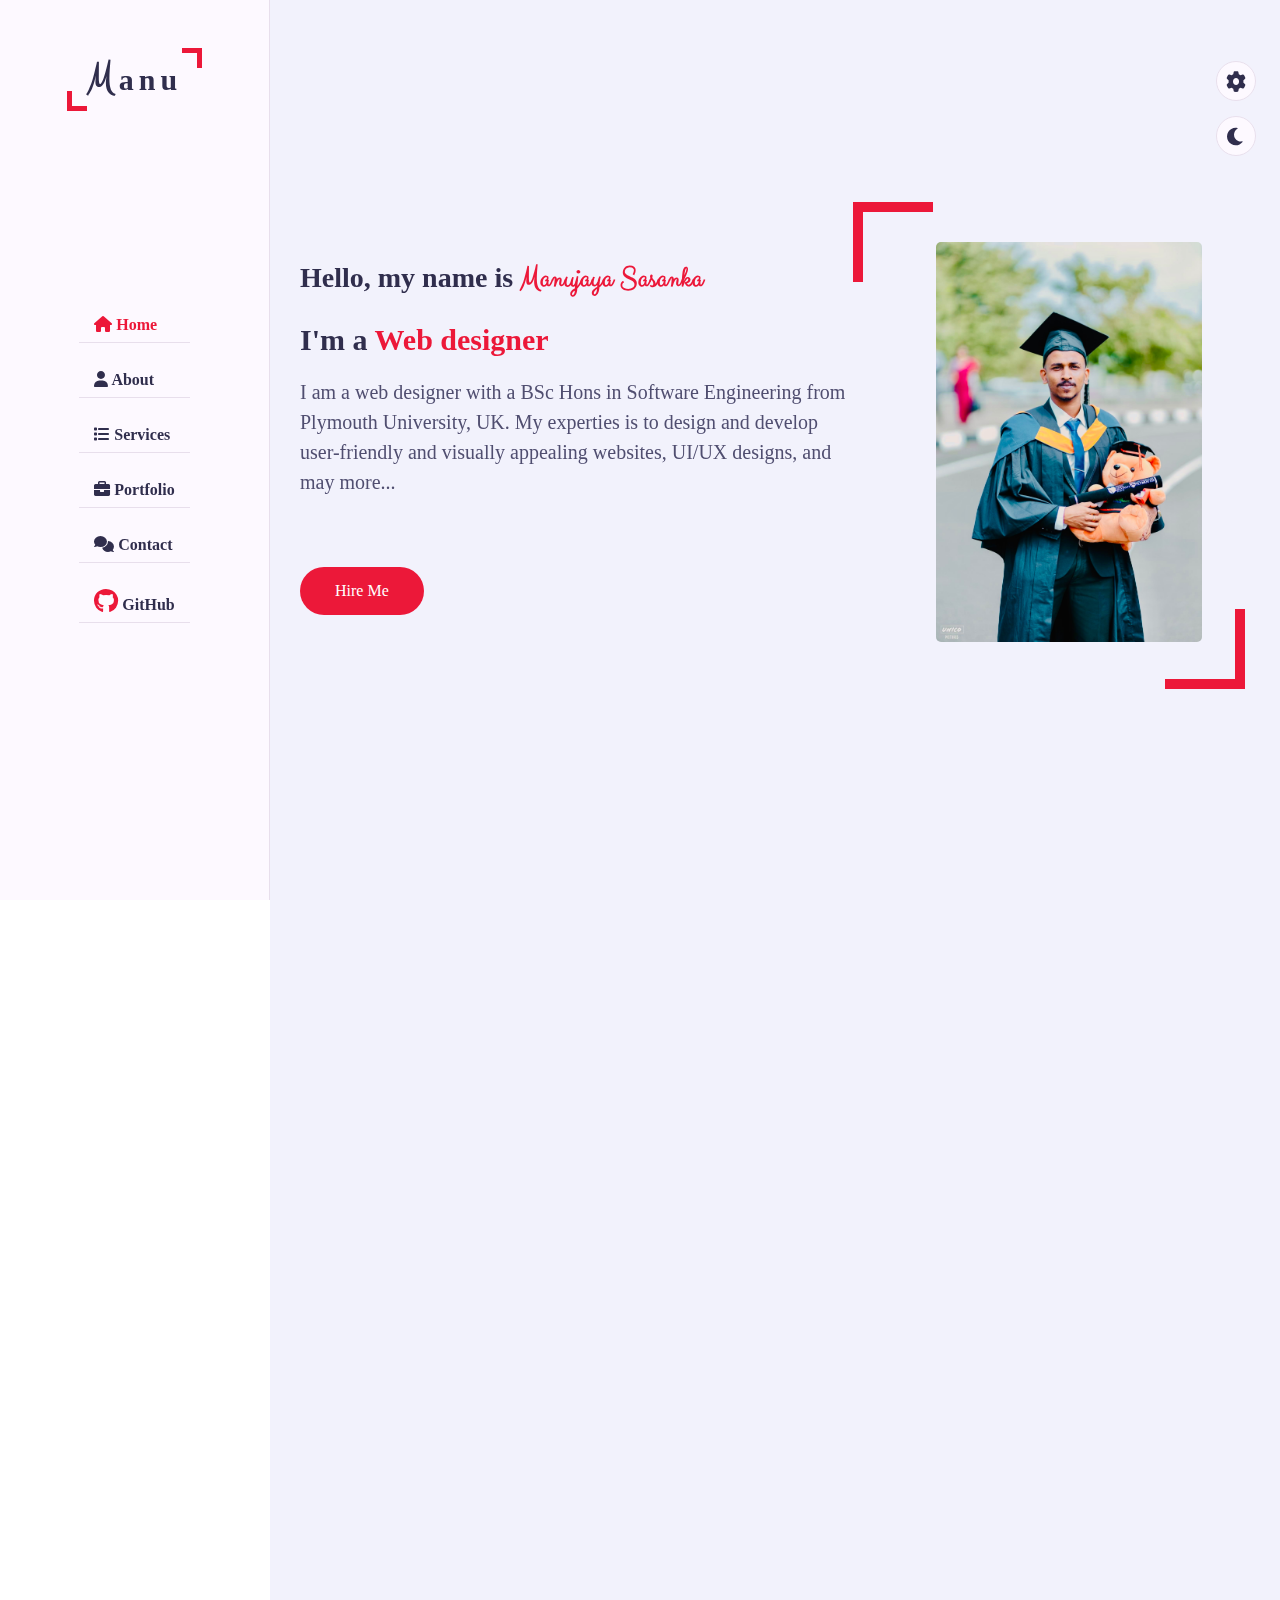
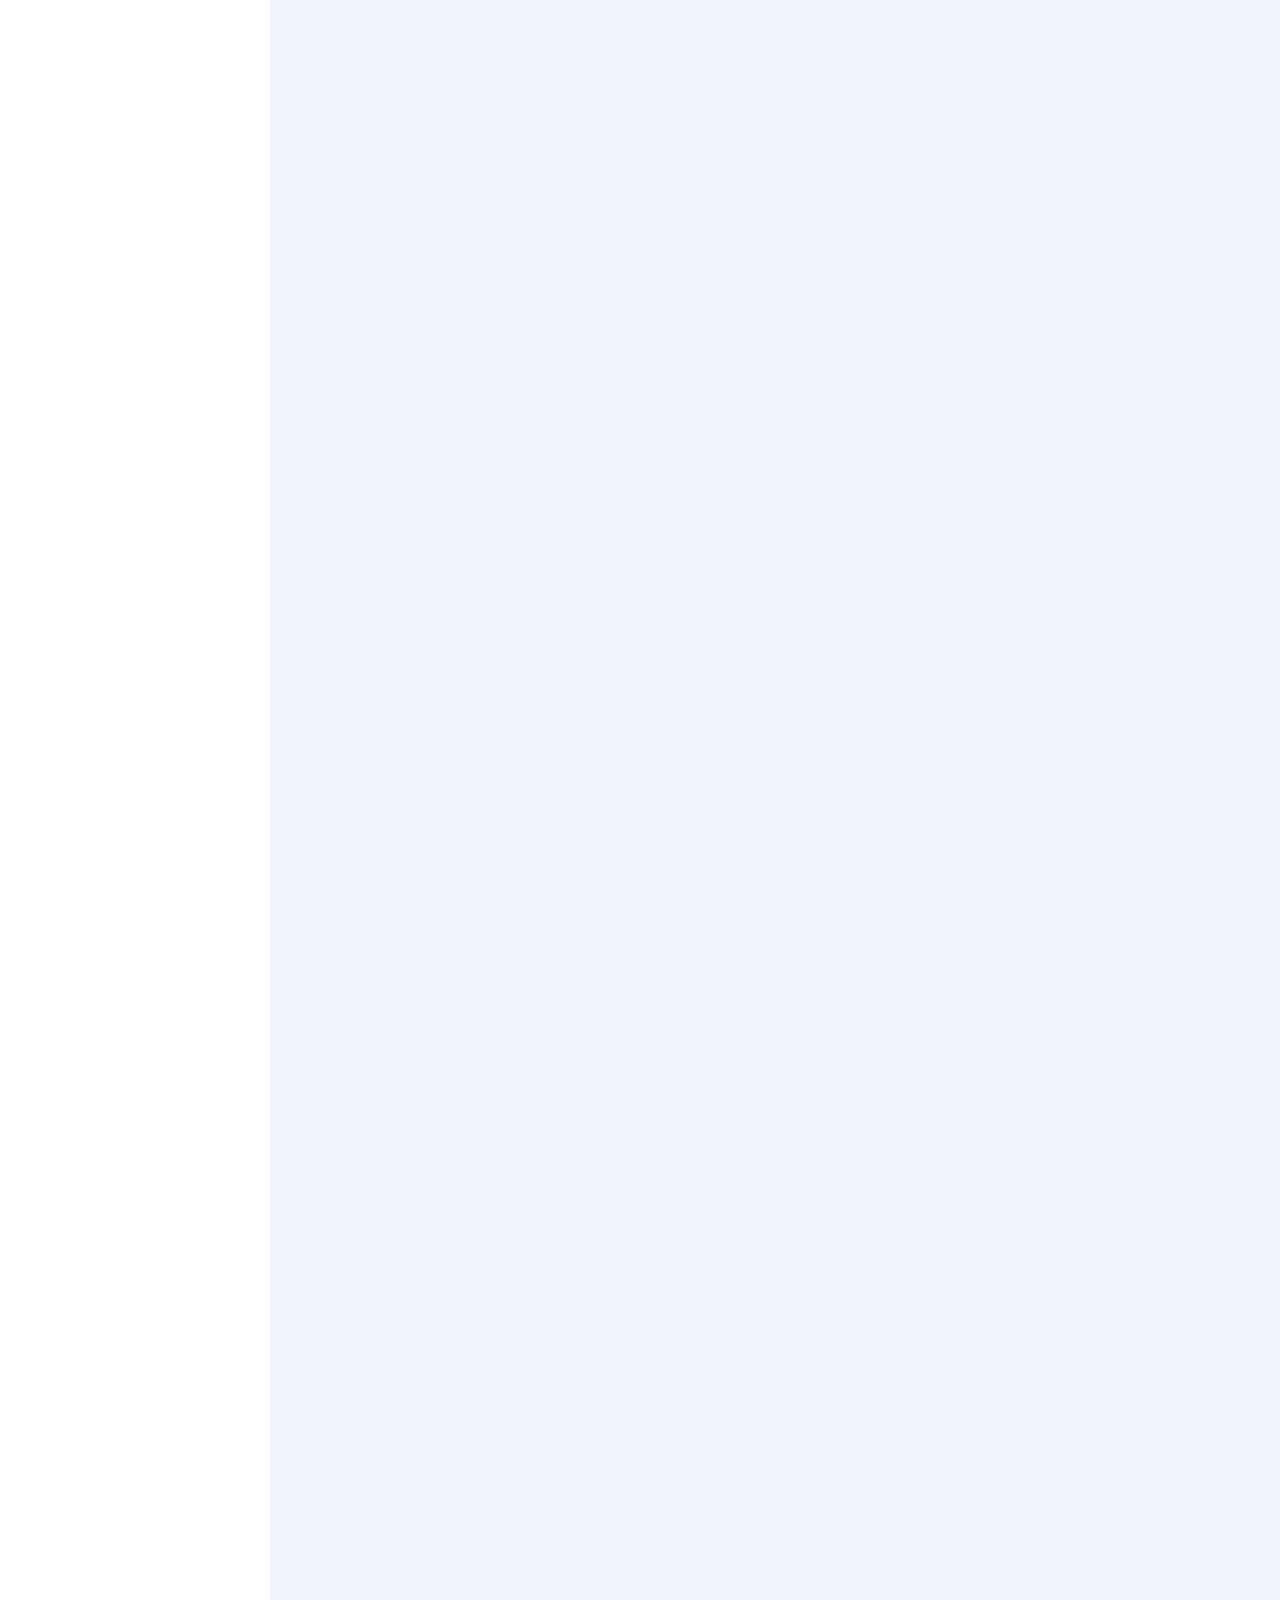
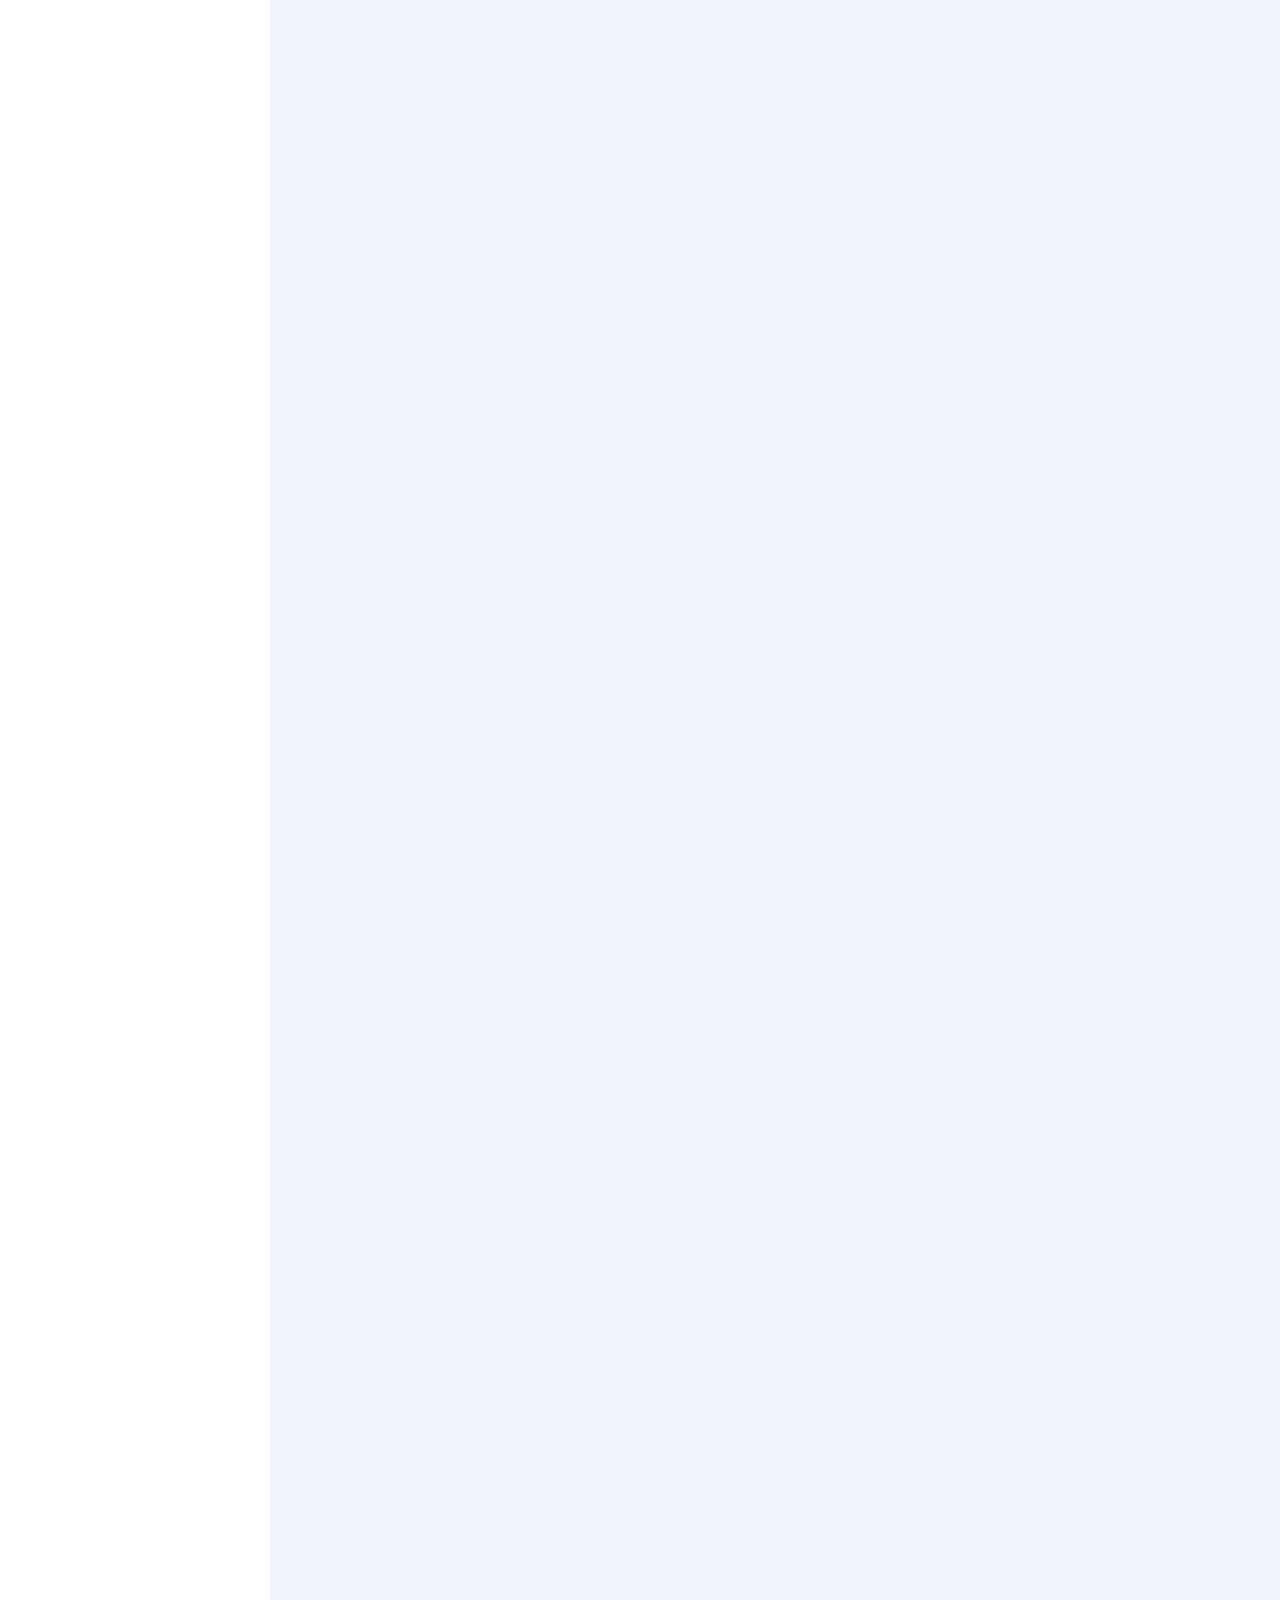
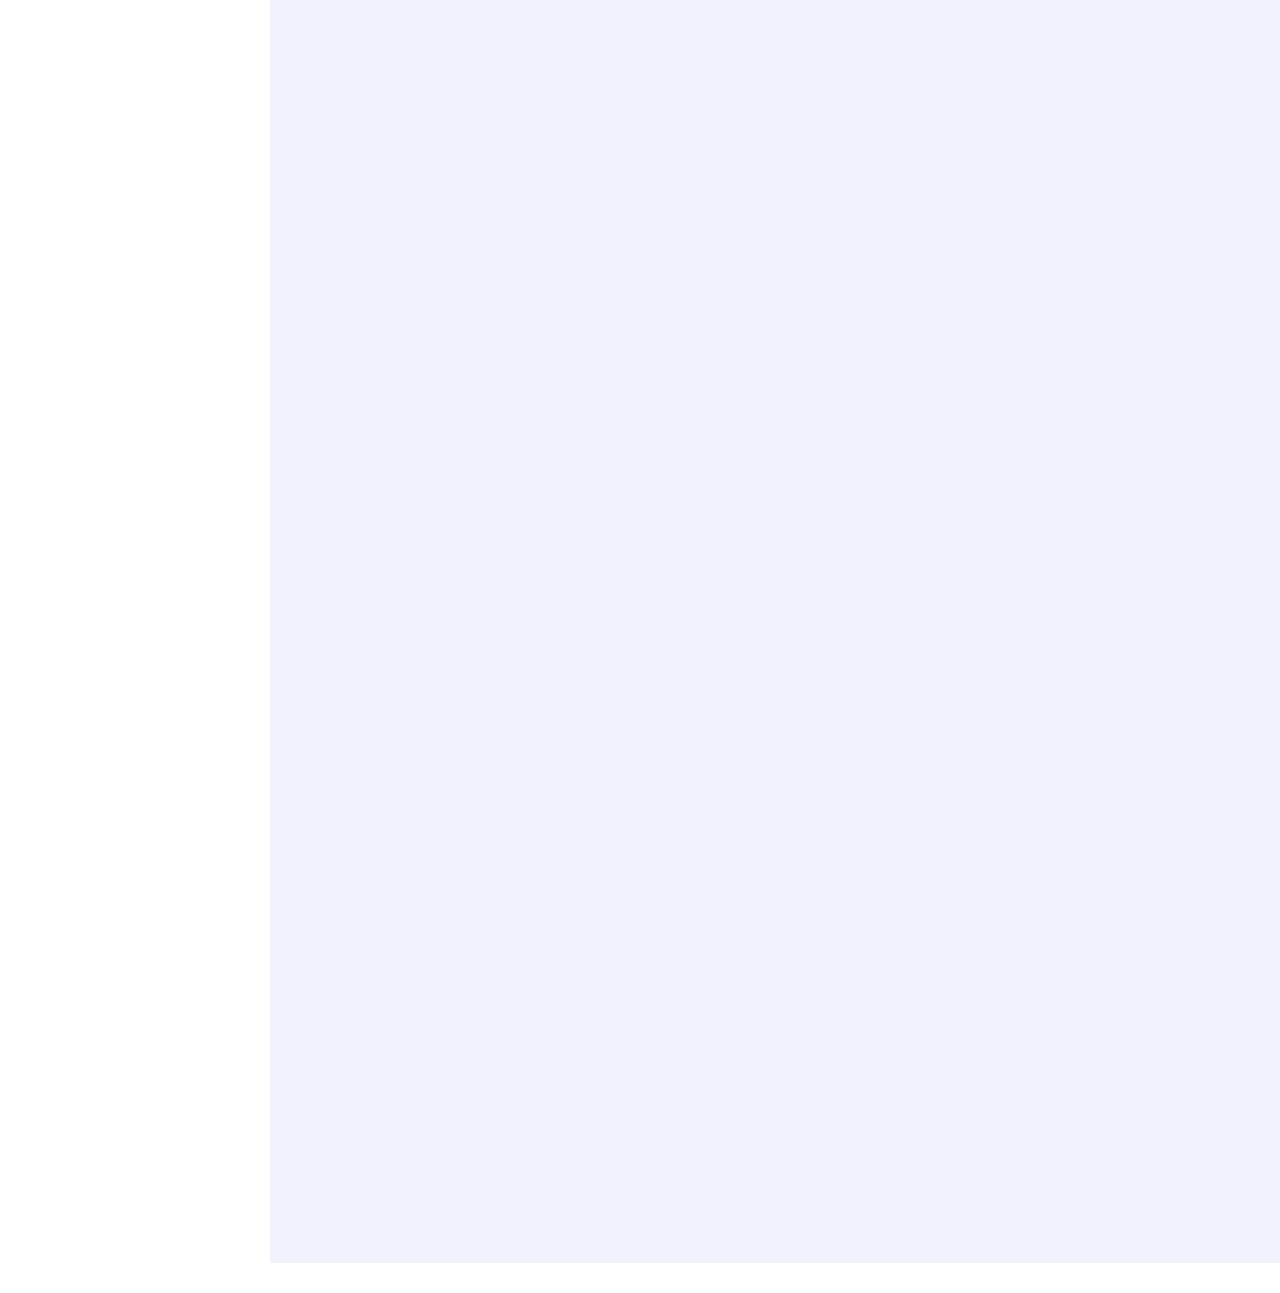
==== commit bb819a17: "Updatedt hero image" ====
--- a/index.html
+++ b/index.html
@@ -39,10 +39,7 @@
                 <li><a data-aos="fade-right" data-aos-duration="2000" data-aos-delay="300" href="#service"><i class="fa fa-list"></i> Services</a></li>
                 <li><a data-aos="fade-right" data-aos-duration="2000" data-aos-delay="400" href="#portfolio"><i class="fa fa-briefcase"></i> Portfolio</a></li>
                 <li><a data-aos="fade-right" data-aos-duration="2000" data-aos-delay="500" href="#contact"><i class="fa fa-comments"></i> Contact</a></li>
-                <!-- <li><a data-aos="fade-right" data-aos-duration="2000" data-aos-delay="500" href="#contact"><i class="fab fa-github"></i> GitHub</a></li> -->
                 <li><a data-aos="fade-right" data-aos-duration="2000" data-aos-delay="500" href="https://github.com/msasankaweerarathna" target="_blank"><i class="fab fa-github"></i> GitHub</a></li>
-                
-
             </ul>
         </div>      
         <!-- ==== Aside End -->
@@ -61,7 +58,7 @@
                             <a href="#contact" class="btn hire-me" data-aos="fade-up" data-aos-duration="2000" data-aos-delay="700">Hire Me</a>
                         </div>
                         <div class="home-img padd-15" data-aos="fade-left" data-aos-duration="2000" data-aos-delay="800">
-                            <img src="images/hero.png" alt="hero">
+                            <img src="images/hero.jpg" alt="hero">
                         </div>
                     </div>
                 </div>
@@ -216,53 +213,35 @@
                                                 <!-- ==== Timeline item ==== -->
                                                  <div class="timeline-item">
                                                     <div class="circle-dot"></div>
-                                                    <!-- <h3 class="timeline-date">
-                                                        <i class="fa fa-calendar"></i> 2020 - 2023
-                                                    </h3> -->
+                                                    
                                                     <h4 class="timeline-title">Certificate of the training program of the IPT at NSBM Green University.</h4>
-                                                    <!-- <p class="timeline-text">Successfully completed the IPT training program at NSBM Green University. Gained valuable insights and practical experience throughout the course, further enhancing my knowledge in the field.</p> -->
-                                                 </div>
-
-                                                 <div class="timeline-item">
-                                                    <div class="circle-dot"></div>
-                                                    <!-- <h3 class="timeline-date">
-                                                        <i class="fa fa-calendar"></i> 2018 - 2020
-                                                    </h3> -->
+                                                 </div>
+
+                                                 <div class="timeline-item">
+                                                    <div class="circle-dot"></div>
+                                                    
                                                     <h4 class="timeline-title">Introduction to web design and development - issued by Linked in Learning</h4>
-                                                    <!-- <p class="timeline-text">Completed the Introduction to Web Design and Development course, issued by LinkedIn Learning. Developed essential skills in modern web technologies, enhancing my ability to create dynamic and responsive websites.</p> -->
-                                                 </div>
-
-                                                 <div class="timeline-item">
-                                                    <div class="circle-dot"></div>
-                                                    <!-- <h3 class="timeline-date">
-                                                        <i class="fa fa-calendar"></i> 2016
-                                                    </h3> -->
+                                                 </div>
+
+                                                 <div class="timeline-item">
+                                                    <div class="circle-dot"></div>
+                                                    
                                                     <h4 class="timeline-title">Figma for UX Design - issued by Linked in Learning.</h4>
-                                                    <!-- <p class="timeline-text">Completed the Figma for UX Design course, issued by LinkedIn Learning. Gained proficiency in designing user experiences with Figma, focusing on creating intuitive, user-centered interfaces and workflows.</p> -->
-                                                 </div>
-                                                 <div class="timeline-item">
-                                                    <div class="circle-dot"></div>
-                                                    <!-- <h3 class="timeline-date">
-                                                        <i class="fa fa-calendar"></i> 2016
-                                                    </h3> -->
+                                                 </div>
+                                                 <div class="timeline-item">
+                                                    <div class="circle-dot"></div>
+                                                    
                                                     <h4 class="timeline-title">Project Management Foundations: Requirements - Issued by Linked in Learning.</h4>
-                                                    <!-- <p class="timeline-text">Completed the Project Management Foundations: Requirements course, issued by LinkedIn Learning. Acquired fundamental skills in defining, gathering, and managing project requirements to ensure successful project outcomes.</p> -->
-                                                 </div>
-                                                 <div class="timeline-item">
-                                                    <div class="circle-dot"></div>
-                                                    <!-- <h3 class="timeline-date">
-                                                        <i class="fa fa-calendar"></i> 2016
-                                                    </h3> -->
+                                                 </div>
+                                                 <div class="timeline-item">
+                                                    <div class="circle-dot"></div>
+                                                    
                                                     <h4 class="timeline-title">Human Resource Management - Issued by Welington College.</h4>
-                                                    <!-- <p class="timeline-text">Completed the Figma for UX Design course, issued by LinkedIn Learning. Gained proficiency in designing user experiences with Figma, focusing on creating intuitive, user-centered interfaces and workflows.</p> -->
-                                                 </div>
-                                                 <div class="timeline-item">
-                                                    <div class="circle-dot"></div>
-                                                    <!-- <h3 class="timeline-date">
-                                                        <i class="fa fa-calendar"></i> 2016
-                                                    </h3> -->
+                                                 </div>
+                                                 <div class="timeline-item">
+                                                    <div class="circle-dot"></div>
+                                                    
                                                     <h4 class="timeline-title">Web Designing - Issued by Welington College.</h4>
-                                                    <!-- <p class="timeline-text">Completed the Figma for UX Design course, issued by LinkedIn Learning. Gained proficiency in designing user experiences with Figma, focusing on creating intuitive, user-centered interfaces and workflows.</p> -->
                                                  </div>
                                             </div>
                                         </div>
@@ -291,7 +270,7 @@
                                     <i class="fa fa-mobile-alt"></i>
                                 </div>
                                 <h4>Web Design</h4>
-                                <p>Lorem ipsum dolor sit amet consectetur adipisicing elit. Iure repudiandae molestias rem.
+                                <p>Creating visually appealing, responsive, and modern web designs that prioritize user experience and adapt seamlessly across all devices.
                                 </p>
                             </div>
                          </div>
@@ -303,7 +282,7 @@
                                     <i class="fa fa-laptop-code"></i>
                                 </div>
                                 <h4>Web Develope</h4>
-                                <p>Lorem ipsum dolor sit amet consectetur adipisicing elit. Iure repudiandae molestias rem.
+                                <p>Developing dynamic, efficient, and scalable web applications using the latest technologies, ensuring seamless performance and functionality across various platforms.
                                 </p>
                             </div>
                          </div>
@@ -315,7 +294,7 @@
                                     <i class="fa fa-palette"></i>
                                 </div>
                                 <h4>UI/UX Designe</h4>
-                                <p>Lorem ipsum dolor sit amet consectetur adipisicing elit. Iure repudiandae molestias rem.
+                                <p>Crafting intuitive and visually engaging user interfaces with a focus on enhancing user experience through seamless and creative design solutions.
                                 </p>
                             </div>
                          </div>
@@ -326,8 +305,8 @@
                                 <div class="icon">
                                     <i class="fa fa-code"></i>
                                 </div>
-                                <h4>Mobile Application Design</h4>
-                                <p>Lorem ipsum dolor sit amet consectetur adipisicing elit. Iure repudiandae molestias rem.
+                                <h4>Web Application Design</h4>
+                                <p>Crafting intuitive and user-friendly web applications that blend aesthetics with functionality, ensuring seamless user experiences across all platforms.
                                 </p>
                             </div>
                          </div>
@@ -339,7 +318,7 @@
                                     <i class="fa fa-search"></i>
                                 </div>
                                 <h4>Content Writing</h4>
-                                <p>Lorem ipsum dolor sit amet consectetur adipisicing elit. Iure repudiandae molestias rem.
+                                <p>Creating engaging content that resonates with your audience. From blogs to web copy, I focus on delivering quality writing that drives results.
                                 </p>
                             </div>
                          </div>
@@ -351,7 +330,7 @@
                                     <i class="fa fa-bullhorn"></i>
                                 </div>
                                 <h4>SEO</h4>
-                                <p>Lorem ipsum dolor sit amet consectetur adipisicing elit. Iure repudiandae molestias rem.
+                                <p>Optimizing your website to rank higher on search engines, ensuring that your content reaches the right audience effectively.
                                 </p>
                             </div>
                          </div>
